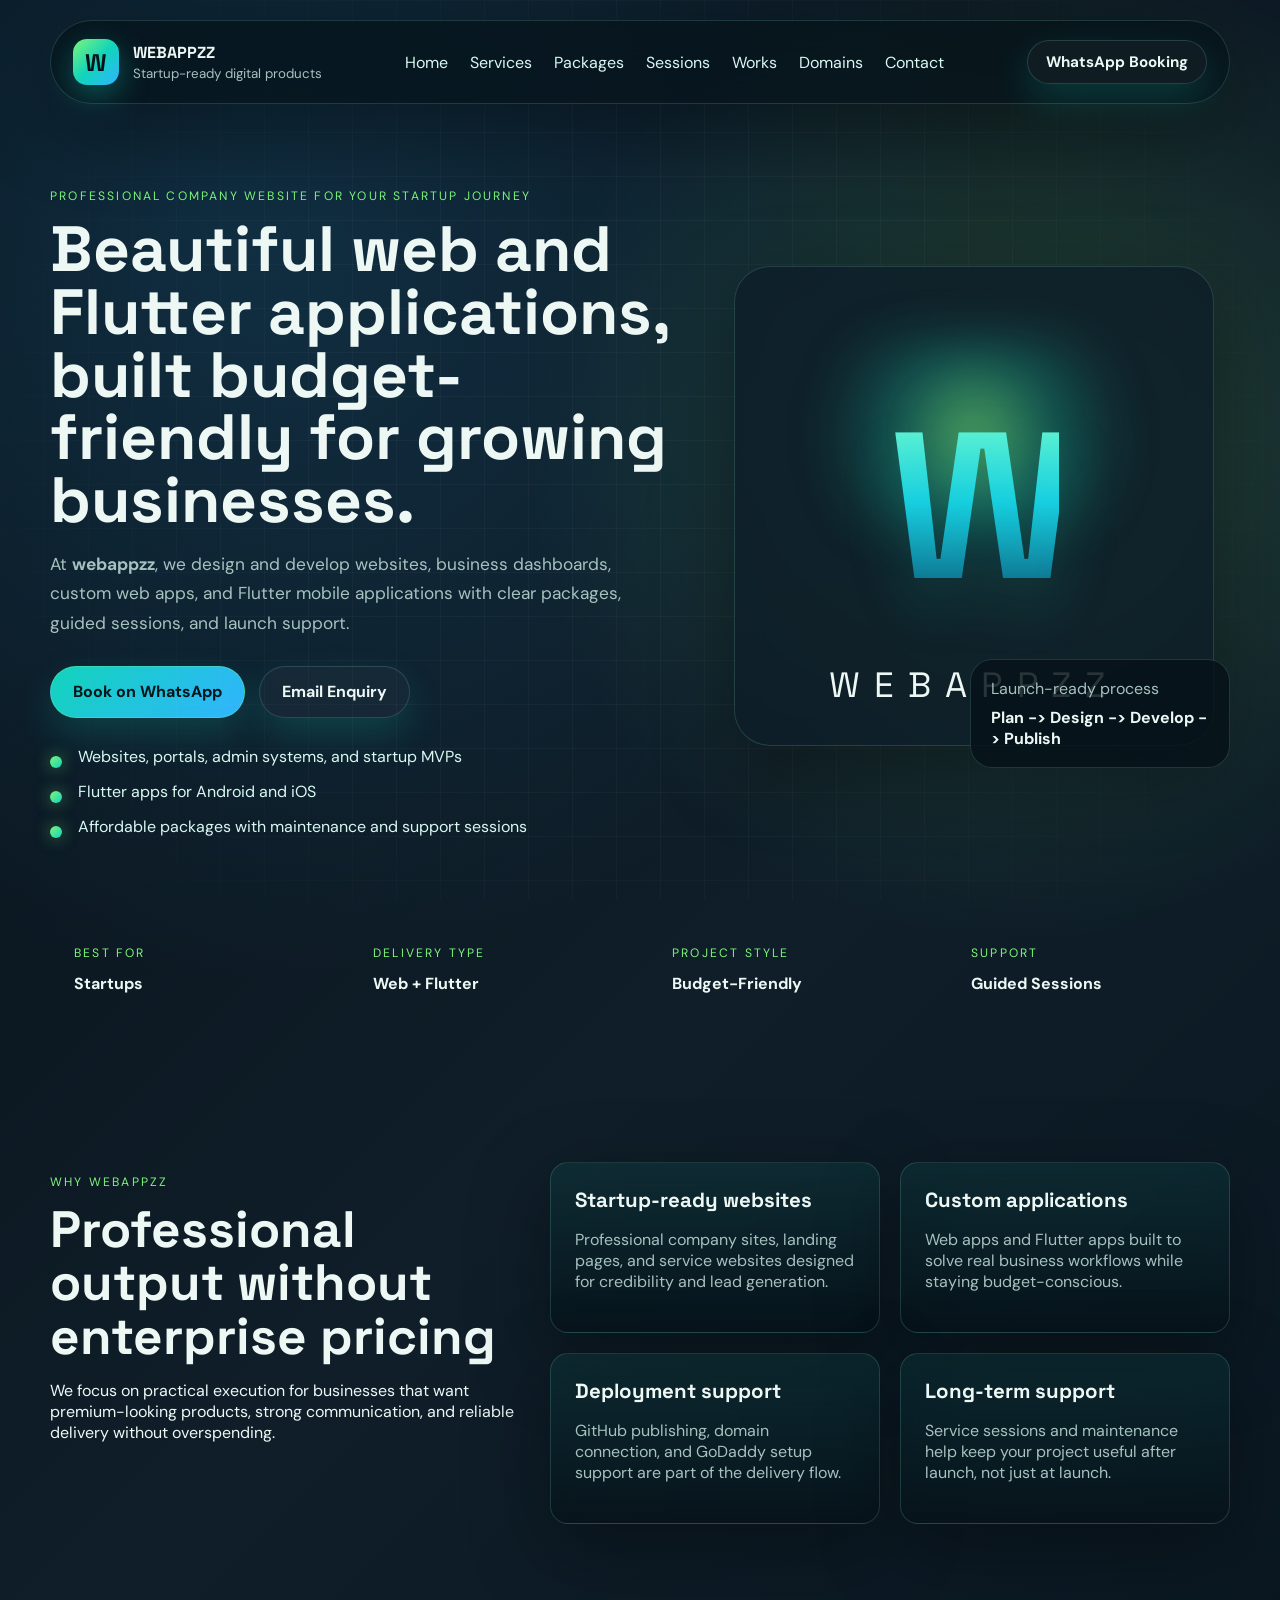
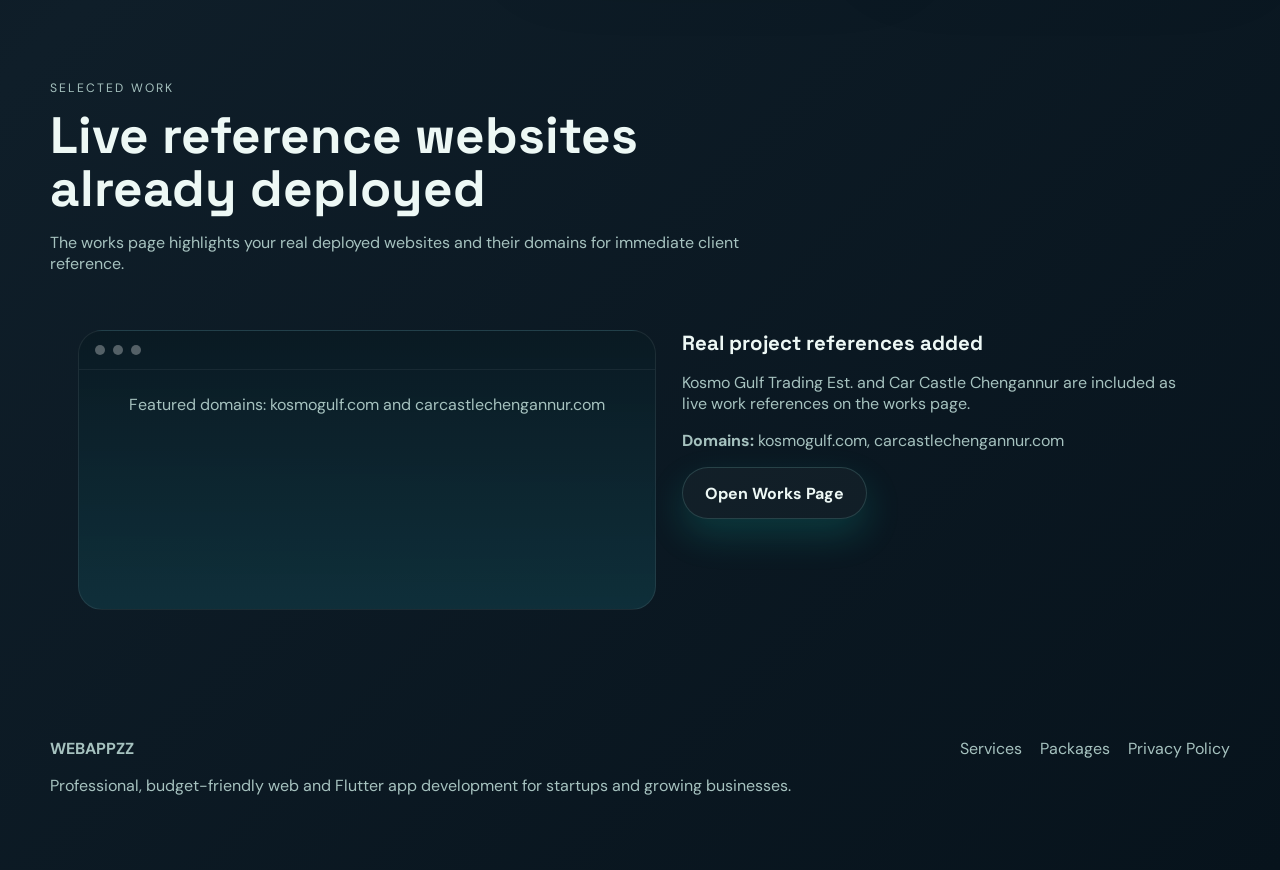
==== index.html @ 5ca4cff4 "Add files via upload" ====
﻿<!DOCTYPE html>
<html lang="en">
<head>
  <meta charset="UTF-8">
  <meta name="viewport" content="width=device-width, initial-scale=1.0">
  <title>webappzz | Budget-Friendly Web & Flutter App Development</title>
  <meta name="description" content="webappzz builds professional websites, Flutter apps, startup products, and business platforms with budget-friendly packages, booking support, and ongoing service sessions.">
  <link rel="preconnect" href="https://fonts.googleapis.com">
  <link rel="preconnect" href="https://fonts.gstatic.com" crossorigin>
  <link href="https://fonts.googleapis.com/css2?family=DM+Sans:wght@400;500;700;800&family=Space+Grotesk:wght@500;700&display=swap" rel="stylesheet">
  <link rel="stylesheet" href="styles.css">
</head>
<body>
  <div class="site-shell">
    <header class="topbar">
      <a class="brand" href="index.html" aria-label="webappzz home">
        <span class="brand-mark" aria-hidden="true">W</span>
        <span class="brand-text">
          <strong>WEBAPPZZ</strong>
          <small>Startup-ready digital products</small>
        </span>
      </a>
      <nav class="nav">
        <a href="index.html">Home</a>
        <a href="services.html">Services</a>
        <a href="packages.html">Packages</a>
        <a href="sessions.html">Sessions</a>
        <a href="works.html">Works</a>
        <a href="domains.html">Domains</a>
        <a href="contact.html">Contact</a>
      </nav>
      <a class="button button-small button-ghost" href="https://wa.me/919567094491" target="_blank" rel="noreferrer">WhatsApp Booking</a>
    </header>

    <main>
      <section class="hero section">
        <div class="hero-copy">
          <p class="eyebrow">Professional company website for your startup journey</p>
          <h1>Beautiful web and Flutter applications, built budget-friendly for growing businesses.</h1>
          <p class="lead">
            At <strong>webappzz</strong>, we design and develop websites, business dashboards, custom web apps,
            and Flutter mobile applications with clear packages, guided sessions, and launch support.
          </p>
          <div class="hero-actions">
            <a class="button" href="https://wa.me/919567094491?text=Hi%20webappzz%2C%20I%20want%20to%20book%20a%20project%20discussion." target="_blank" rel="noreferrer">Book on WhatsApp</a>
            <a class="button button-ghost" href="contact.html">Email Enquiry</a>
          </div>
          <ul class="hero-points">
            <li>Websites, portals, admin systems, and startup MVPs</li>
            <li>Flutter apps for Android and iOS</li>
            <li>Affordable packages with maintenance and support sessions</li>
          </ul>
        </div>

        <div class="hero-visual">
          <div class="logo-card reveal">
            <div class="logo-glow"></div>
            <div class="logo-monogram">W</div>
            <div class="logo-name">WEBAPPZZ</div>
          </div>
          <div class="metric-card float-card">
            <span>Launch-ready process</span>
            <strong>Plan -> Design -> Develop -> Publish</strong>
          </div>
        </div>
      </section>

      <section class="section trust-strip">
        <div>
          <p class="mini-label">Best for</p>
          <strong>Startups</strong>
        </div>
        <div>
          <p class="mini-label">Delivery type</p>
          <strong>Web + Flutter</strong>
        </div>
        <div>
          <p class="mini-label">Project style</p>
          <strong>Budget-Friendly</strong>
        </div>
        <div>
          <p class="mini-label">Support</p>
          <strong>Guided Sessions</strong>
        </div>
      </section>

      <section class="section feature-band">
        <div class="feature-copy">
          <p class="eyebrow">Why webappzz</p>
          <h2>Professional output without enterprise pricing</h2>
          <p>We focus on practical execution for businesses that want premium-looking products, strong communication, and reliable delivery without overspending.</p>
        </div>
        <div class="grid grid-2">
          <div class="card accent-card">
            <h3>Startup-ready websites</h3>
            <p>Professional company sites, landing pages, and service websites designed for credibility and lead generation.</p>
          </div>
          <div class="card accent-card">
            <h3>Custom applications</h3>
            <p>Web apps and Flutter apps built to solve real business workflows while staying budget-conscious.</p>
          </div>
          <div class="card accent-card">
            <h3>Deployment support</h3>
            <p>GitHub publishing, domain connection, and GoDaddy setup support are part of the delivery flow.</p>
          </div>
          <div class="card accent-card">
            <h3>Long-term support</h3>
            <p>Service sessions and maintenance help keep your project useful after launch, not just at launch.</p>
          </div>
        </div>
      </section>

      <section class="section showcase">
        <div class="section-heading">
          <p class="eyebrow">Selected Work</p>
          <h2>Live reference websites already deployed</h2>
          <p>The works page highlights your real deployed websites and their domains for immediate client reference.</p>
        </div>
        <div class="showcase-panel">
          <div class="shot-frame">
            <div class="shot-browser">
              <span></span><span></span><span></span>
            </div>
            <div class="shot-placeholder">Featured domains: kosmogulf.com and carcastlechengannur.com</div>
          </div>
          <div class="showcase-copy">
            <h3>Real project references added</h3>
            <p>Kosmo Gulf Trading Est. and Car Castle Chengannur are included as live work references on the works page.</p>
            <p><strong>Domains:</strong> kosmogulf.com, carcastlechengannur.com</p>
            <a class="button button-ghost" href="works.html">Open Works Page</a>
          </div>
        </div>
      </section>
    </main>

    <footer class="footer">
      <div>
        <strong>WEBAPPZZ</strong>
        <p>Professional, budget-friendly web and Flutter app development for startups and growing businesses.</p>
      </div>
      <div class="footer-links">
        <a href="services.html">Services</a>
        <a href="packages.html">Packages</a>
        <a href="privacy.html">Privacy Policy</a>
      </div>
    </footer>
  </div>
  <script src="script.js"></script>
</body>
</html>
---- styles.css ----
﻿:root {
  --bg: #07131c;
  --bg-soft: #0f1f2b;
  --panel: rgba(13, 29, 40, 0.78);
  --panel-strong: rgba(16, 40, 52, 0.96);
  --stroke: rgba(140, 220, 208, 0.18);
  --text: #edf8f5;
  --muted: #a6c2bf;
  --teal: #11d4bb;
  --cyan: #31b4ff;
  --lime: #7df57a;
  --shadow: 0 24px 80px rgba(0, 0, 0, 0.35);
  --radius: 28px;
  --radius-sm: 18px;
}

* {
  box-sizing: border-box;
}

html {
  scroll-behavior: smooth;
}

body {
  margin: 0;
  font-family: "DM Sans", sans-serif;
  color: var(--text);
  background:
    radial-gradient(circle at 20% 10%, rgba(49, 180, 255, 0.16), transparent 30%),
    radial-gradient(circle at 80% 18%, rgba(125, 245, 122, 0.18), transparent 22%),
    linear-gradient(135deg, #081119 0%, #0f1e29 45%, #07131c 100%);
  min-height: 100vh;
}

body::before {
  content: "";
  position: fixed;
  inset: 0;
  background:
    linear-gradient(rgba(255, 255, 255, 0.03) 1px, transparent 1px),
    linear-gradient(90deg, rgba(255, 255, 255, 0.03) 1px, transparent 1px);
  background-size: 44px 44px;
  mask-image: radial-gradient(circle at center, black 45%, transparent 95%);
  pointer-events: none;
}

a {
  color: inherit;
  text-decoration: none;
}

.site-shell {
  width: min(1180px, calc(100% - 32px));
  margin: 0 auto;
  padding-bottom: 48px;
}

.topbar {
  position: sticky;
  top: 16px;
  z-index: 20;
  display: flex;
  align-items: center;
  justify-content: space-between;
  gap: 20px;
  padding: 18px 22px;
  margin-top: 20px;
  backdrop-filter: blur(18px);
  background: rgba(6, 18, 25, 0.72);
  border: 1px solid var(--stroke);
  border-radius: 999px;
  box-shadow: var(--shadow);
}

.brand {
  display: inline-flex;
  align-items: center;
  gap: 14px;
}

.brand-mark {
  display: grid;
  place-items: center;
  width: 46px;
  height: 46px;
  border-radius: 14px;
  font-family: "Space Grotesk", sans-serif;
  font-size: 1.5rem;
  font-weight: 700;
  color: #041319;
  background: linear-gradient(135deg, var(--lime), var(--teal), var(--cyan));
  box-shadow: 0 10px 30px rgba(17, 212, 187, 0.35);
}

.brand-text {
  display: flex;
  flex-direction: column;
  gap: 2px;
}

.brand-text strong,
h1,
h2,
h3 {
  font-family: "Space Grotesk", sans-serif;
}

.brand-text small,
.lead,
.section-heading p,
.card p,
.price-note,
.timeline-item p,
.faq-card p,
.policy-card p,
.work-copy p,
.domain-column p,
.footer p,
.showcase-copy p,
.page-hero p,
.note-panel p,
.contact-card p {
  color: var(--muted);
}

.nav {
  display: flex;
  align-items: center;
  gap: 22px;
  flex-wrap: wrap;
}

.nav a,
.text-link {
  color: #d8f8f2;
  transition: color 180ms ease, opacity 180ms ease;
}

.nav a:hover,
.text-link:hover {
  color: var(--lime);
}

.section {
  padding: 72px 0;
}

.hero {
  display: grid;
  grid-template-columns: 1.1fr 0.9fr;
  gap: 42px;
  align-items: center;
  min-height: calc(100vh - 180px);
}

.eyebrow,
.mini-label,
.plan-tag {
  text-transform: uppercase;
  letter-spacing: 0.18em;
  font-size: 0.76rem;
  color: var(--lime);
}

h1 {
  margin: 14px 0 18px;
  font-size: clamp(2.8rem, 5vw, 5.5rem);
  line-height: 0.98;
}

h2 {
  margin: 12px 0;
  font-size: clamp(2rem, 4vw, 3.4rem);
  line-height: 1.05;
}

h3 {
  margin: 0 0 12px;
  font-size: 1.28rem;
}

.lead {
  max-width: 660px;
  font-size: 1.08rem;
  line-height: 1.7;
}

.hero-actions,
.contact-actions {
  display: flex;
  gap: 14px;
  flex-wrap: wrap;
  margin: 28px 0;
}

.button {
  display: inline-flex;
  align-items: center;
  justify-content: center;
  min-height: 52px;
  padding: 0 22px;
  border-radius: 999px;
  border: 1px solid rgba(125, 245, 122, 0.3);
  background: linear-gradient(135deg, var(--teal), var(--cyan));
  color: #03151a;
  font-weight: 700;
  box-shadow: 0 16px 36px rgba(17, 212, 187, 0.18);
  transition: transform 180ms ease, box-shadow 180ms ease;
}

.button:hover {
  transform: translateY(-2px);
  box-shadow: 0 20px 40px rgba(17, 212, 187, 0.24);
}

.button-ghost {
  background: rgba(255, 255, 255, 0.03);
  color: var(--text);
  border-color: var(--stroke);
}

.button-small {
  min-height: 44px;
  padding: 0 18px;
  font-size: 0.95rem;
}

.hero-points {
  margin: 24px 0 0;
  padding: 0;
  list-style: none;
  display: grid;
  gap: 14px;
}

.hero-points li {
  position: relative;
  padding-left: 28px;
  color: #d8f8f2;
}

.hero-points li::before {
  content: "";
  position: absolute;
  left: 0;
  top: 10px;
  width: 12px;
  height: 12px;
  border-radius: 50%;
  background: linear-gradient(135deg, var(--lime), var(--teal));
  box-shadow: 0 0 16px rgba(125, 245, 122, 0.5);
}

.hero-visual {
  position: relative;
  min-height: 560px;
  display: grid;
  place-items: center;
}

.logo-card,
.card,
.price-card,
.faq-card,
.policy-card,
.work-card,
.note-panel,
.contact-card,
.domain-panel {
  backdrop-filter: blur(14px);
  background: var(--panel);
  border: 1px solid var(--stroke);
  box-shadow: var(--shadow);
}

.logo-card {
  position: relative;
  width: min(100%, 480px);
  aspect-ratio: 1 / 1;
  border-radius: 36px;
  overflow: hidden;
  display: grid;
  place-items: center;
}

.logo-glow {
  position: absolute;
  inset: 15% 10% auto;
  height: 40%;
  background: radial-gradient(circle, rgba(125, 245, 122, 0.65), rgba(17, 212, 187, 0.28), transparent 72%);
  filter: blur(24px);
}

.logo-monogram {
  position: relative;
  z-index: 1;
  font-family: "Space Grotesk", sans-serif;
  font-size: clamp(8rem, 18vw, 13rem);
  font-weight: 700;
  line-height: 1;
  letter-spacing: -0.08em;
  background: linear-gradient(180deg, #77ffce 0%, #18cfe3 48%, #0b4d73 100%);
  -webkit-background-clip: text;
  background-clip: text;
  color: transparent;
  text-shadow: 0 24px 60px rgba(17, 212, 187, 0.18);
}

.logo-name {
  position: absolute;
  bottom: 38px;
  left: 38px;
  right: 38px;
  text-align: center;
  font-family: "Space Grotesk", sans-serif;
  font-size: clamp(1.4rem, 3vw, 2.2rem);
  letter-spacing: 0.4em;
}

.metric-card {
  position: absolute;
  right: 0;
  bottom: 18px;
  max-width: 260px;
  padding: 18px 20px;
  border-radius: 22px;
  background: rgba(6, 18, 25, 0.85);
  border: 1px solid var(--stroke);
}

.metric-card span {
  display: block;
  margin-bottom: 8px;
  color: var(--muted);
}

.trust-strip {
  display: grid;
  grid-template-columns: repeat(4, 1fr);
  gap: 16px;
  padding-top: 0;
}

.trust-strip > div,
.card,
.price-card,
.faq-card,
.policy-card {
  padding: 24px;
  border-radius: var(--radius-sm);
}

.section-heading {
  max-width: 760px;
  margin-bottom: 28px;
}

.grid {
  display: grid;
  gap: 20px;
}

.grid-2 {
  grid-template-columns: repeat(2, minmax(0, 1fr));
}

.grid-3 {
  grid-template-columns: repeat(3, minmax(0, 1fr));
}

.feature-band {
  display: grid;
  grid-template-columns: 0.82fr 1.18fr;
  gap: 28px;
  align-items: start;
}

.accent-card {
  background: linear-gradient(180deg, rgba(17, 212, 187, 0.08), rgba(6, 18, 25, 0.8));
}

.pricing-grid {
  display: grid;
  grid-template-columns: repeat(3, minmax(0, 1fr));
  gap: 22px;
}

.price-card {
  border-radius: 30px;
  padding: 28px;
}

.price-card ul {
  margin: 22px 0 28px;
  padding-left: 20px;
  color: #d9f4ef;
  line-height: 1.8;
}

.featured {
  position: relative;
  transform: translateY(-10px);
  background: linear-gradient(180deg, rgba(17, 212, 187, 0.22), rgba(6, 18, 25, 0.92));
}

.featured::after {
  content: "Most Popular";
  position: absolute;
  top: 18px;
  right: 18px;
  padding: 8px 12px;
  border-radius: 999px;
  background: rgba(125, 245, 122, 0.12);
  color: var(--lime);
  font-size: 0.78rem;
  letter-spacing: 0.08em;
  text-transform: uppercase;
}

.timeline {
  display: grid;
  gap: 16px;
}

.timeline-item {
  display: grid;
  grid-template-columns: 88px 1fr;
  gap: 20px;
  align-items: start;
  padding: 24px;
  border-radius: 22px;
  background: rgba(255, 255, 255, 0.03);
  border: 1px solid var(--stroke);
}

.timeline-item span {
  display: inline-flex;
  align-items: center;
  justify-content: center;
  width: 64px;
  height: 64px;
  border-radius: 18px;
  font-family: "Space Grotesk", sans-serif;
  font-size: 1.25rem;
  background: linear-gradient(135deg, rgba(125, 245, 122, 0.16), rgba(49, 180, 255, 0.14));
  color: var(--lime);
}

.showcase-panel,
.contact-card,
.domain-panel {
  display: grid;
  grid-template-columns: 1fr 0.9fr;
  gap: 26px;
  padding: 28px;
  border-radius: 34px;
}

.shot-frame,
.work-shot {
  min-height: 280px;
  border-radius: 24px;
  border: 1px solid rgba(255, 255, 255, 0.08);
  background: linear-gradient(180deg, rgba(10, 26, 35, 0.96), rgba(16, 52, 63, 0.82));
  overflow: hidden;
}

.shot-browser {
  display: flex;
  gap: 8px;
  padding: 14px 16px;
  border-bottom: 1px solid rgba(255, 255, 255, 0.06);
}

.shot-browser span {
  width: 10px;
  height: 10px;
  border-radius: 50%;
  background: rgba(255, 255, 255, 0.3);
}

.shot-placeholder,
.work-shot {
  display: grid;
  place-items: center;
  text-align: center;
  color: var(--muted);
  padding: 24px;
}

.work-shot-frame {
  position: relative;
  padding: 0;
  min-height: 320px;
  background: rgba(5, 16, 24, 0.95);
}

.work-shot-image {
  width: 100%;
  height: 100%;
  display: block;
  object-fit: cover;
  object-position: top center;
}

.work-shot-tag {
  position: absolute;
  top: 14px;
  left: 14px;
  z-index: 1;
  padding: 8px 12px;
  border-radius: 999px;
  background: rgba(6, 18, 25, 0.82);
  border: 1px solid rgba(255, 255, 255, 0.12);
  color: var(--text);
  font-size: 0.82rem;
  letter-spacing: 0.08em;
  text-transform: uppercase;
}

.faq-grid,
.policy-layout,
.works-grid {
  display: grid;
  gap: 20px;
}

.faq-grid {
  grid-template-columns: repeat(2, minmax(0, 1fr));
}

.policy-layout,
.works-grid {
  grid-template-columns: 1fr;
}

.work-card {
  display: grid;
  grid-template-columns: 320px 1fr;
  gap: 22px;
  padding: 22px;
  border-radius: 28px;
}

.domain-list {
  display: flex;
  flex-wrap: wrap;
  gap: 14px;
}

.domain-chip {
  padding: 14px 18px;
  border-radius: 999px;
  background: rgba(125, 245, 122, 0.08);
  border: 1px solid rgba(125, 245, 122, 0.18);
  color: #dffcf1;
}

.note-panel {
  padding: 28px;
  border-radius: 28px;
}

.page-hero {
  padding-bottom: 24px;
}

.footer {
  display: flex;
  justify-content: space-between;
  gap: 24px;
  padding: 28px 0 10px;
  color: var(--muted);
}

.footer-links {
  display: flex;
  gap: 18px;
  flex-wrap: wrap;
}

.reveal {
  opacity: 0;
  transform: translateY(24px);
  transition: opacity 600ms ease, transform 600ms ease;
}

.reveal.is-visible {
  opacity: 1;
  transform: translateY(0);
}

.float-card {
  animation: float 4.4s ease-in-out infinite;
}

@keyframes float {
  0%, 100% {
    transform: translateY(0);
  }
  50% {
    transform: translateY(-10px);
  }
}

@media (max-width: 1024px) {
  .hero,
  .feature-band,
  .showcase-panel,
  .contact-card,
  .domain-panel,
  .work-card {
    grid-template-columns: 1fr;
  }

  .grid-3,
  .pricing-grid,
  .trust-strip {
    grid-template-columns: repeat(2, minmax(0, 1fr));
  }

  .topbar {
    border-radius: 28px;
    flex-wrap: wrap;
  }

  .nav {
    width: 100%;
    justify-content: center;
  }
}

@media (max-width: 720px) {
  .site-shell {
    width: min(100% - 20px, 1180px);
  }

  .section {
    padding: 56px 0;
  }

  .grid-2,
  .grid-3,
  .pricing-grid,
  .trust-strip,
  .faq-grid {
    grid-template-columns: 1fr;
  }

  .topbar {
    padding: 16px;
    border-radius: 24px;
  }

  .hero {
    min-height: auto;
  }

  h1 {
    font-size: clamp(2.4rem, 14vw, 4rem);
  }

  .hero-visual {
    min-height: 380px;
  }

  .logo-name {
    left: 20px;
    right: 20px;
    bottom: 22px;
    letter-spacing: 0.2em;
  }

  .timeline-item {
    grid-template-columns: 1fr;
  }

  .metric-card {
    position: static;
    margin-top: 18px;
    max-width: none;
  }

  .footer {
    flex-direction: column;
  }
}
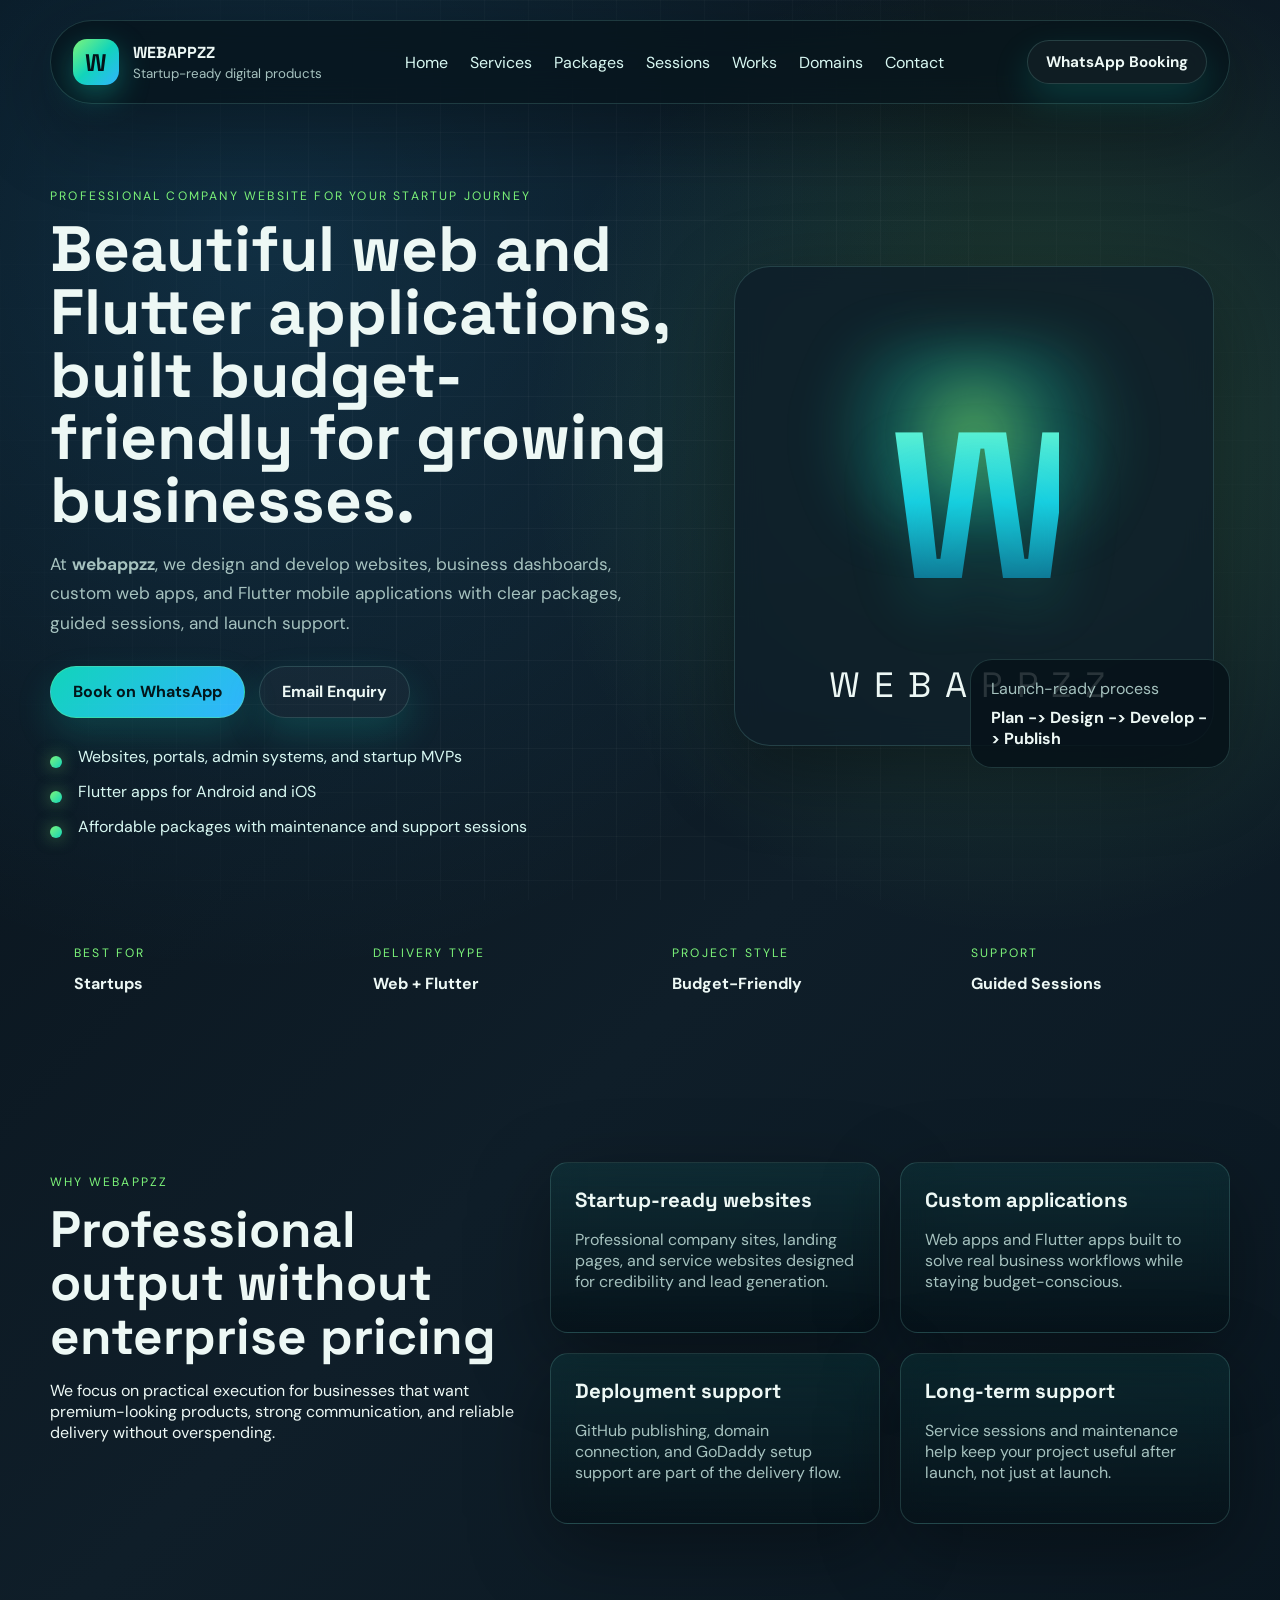
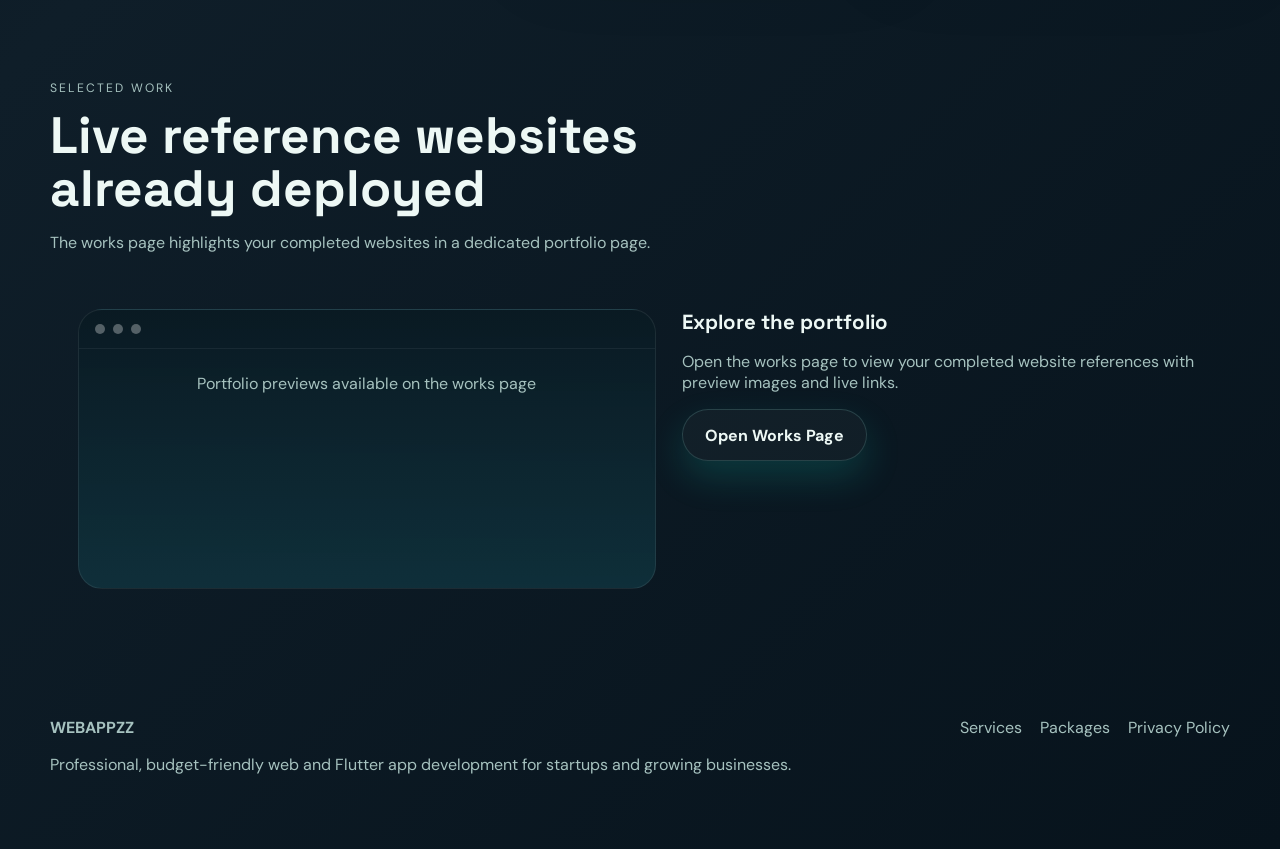
==== commit 9dc94963: "Add files via upload" ====
--- a/index.html
+++ b/index.html
@@ -114,19 +114,18 @@
         <div class="section-heading">
           <p class="eyebrow">Selected Work</p>
           <h2>Live reference websites already deployed</h2>
-          <p>The works page highlights your real deployed websites and their domains for immediate client reference.</p>
+          <p>The works page highlights your completed websites in a dedicated portfolio page.</p>
         </div>
         <div class="showcase-panel">
           <div class="shot-frame">
             <div class="shot-browser">
               <span></span><span></span><span></span>
             </div>
-            <div class="shot-placeholder">Featured domains: kosmogulf.com and carcastlechengannur.com</div>
+            <div class="shot-placeholder">Portfolio previews available on the works page</div>
           </div>
           <div class="showcase-copy">
-            <h3>Real project references added</h3>
-            <p>Kosmo Gulf Trading Est. and Car Castle Chengannur are included as live work references on the works page.</p>
-            <p><strong>Domains:</strong> kosmogulf.com, carcastlechengannur.com</p>
+            <h3>Explore the portfolio</h3>
+            <p>Open the works page to view your completed website references with preview images and live links.</p>
             <a class="button button-ghost" href="works.html">Open Works Page</a>
           </div>
         </div>
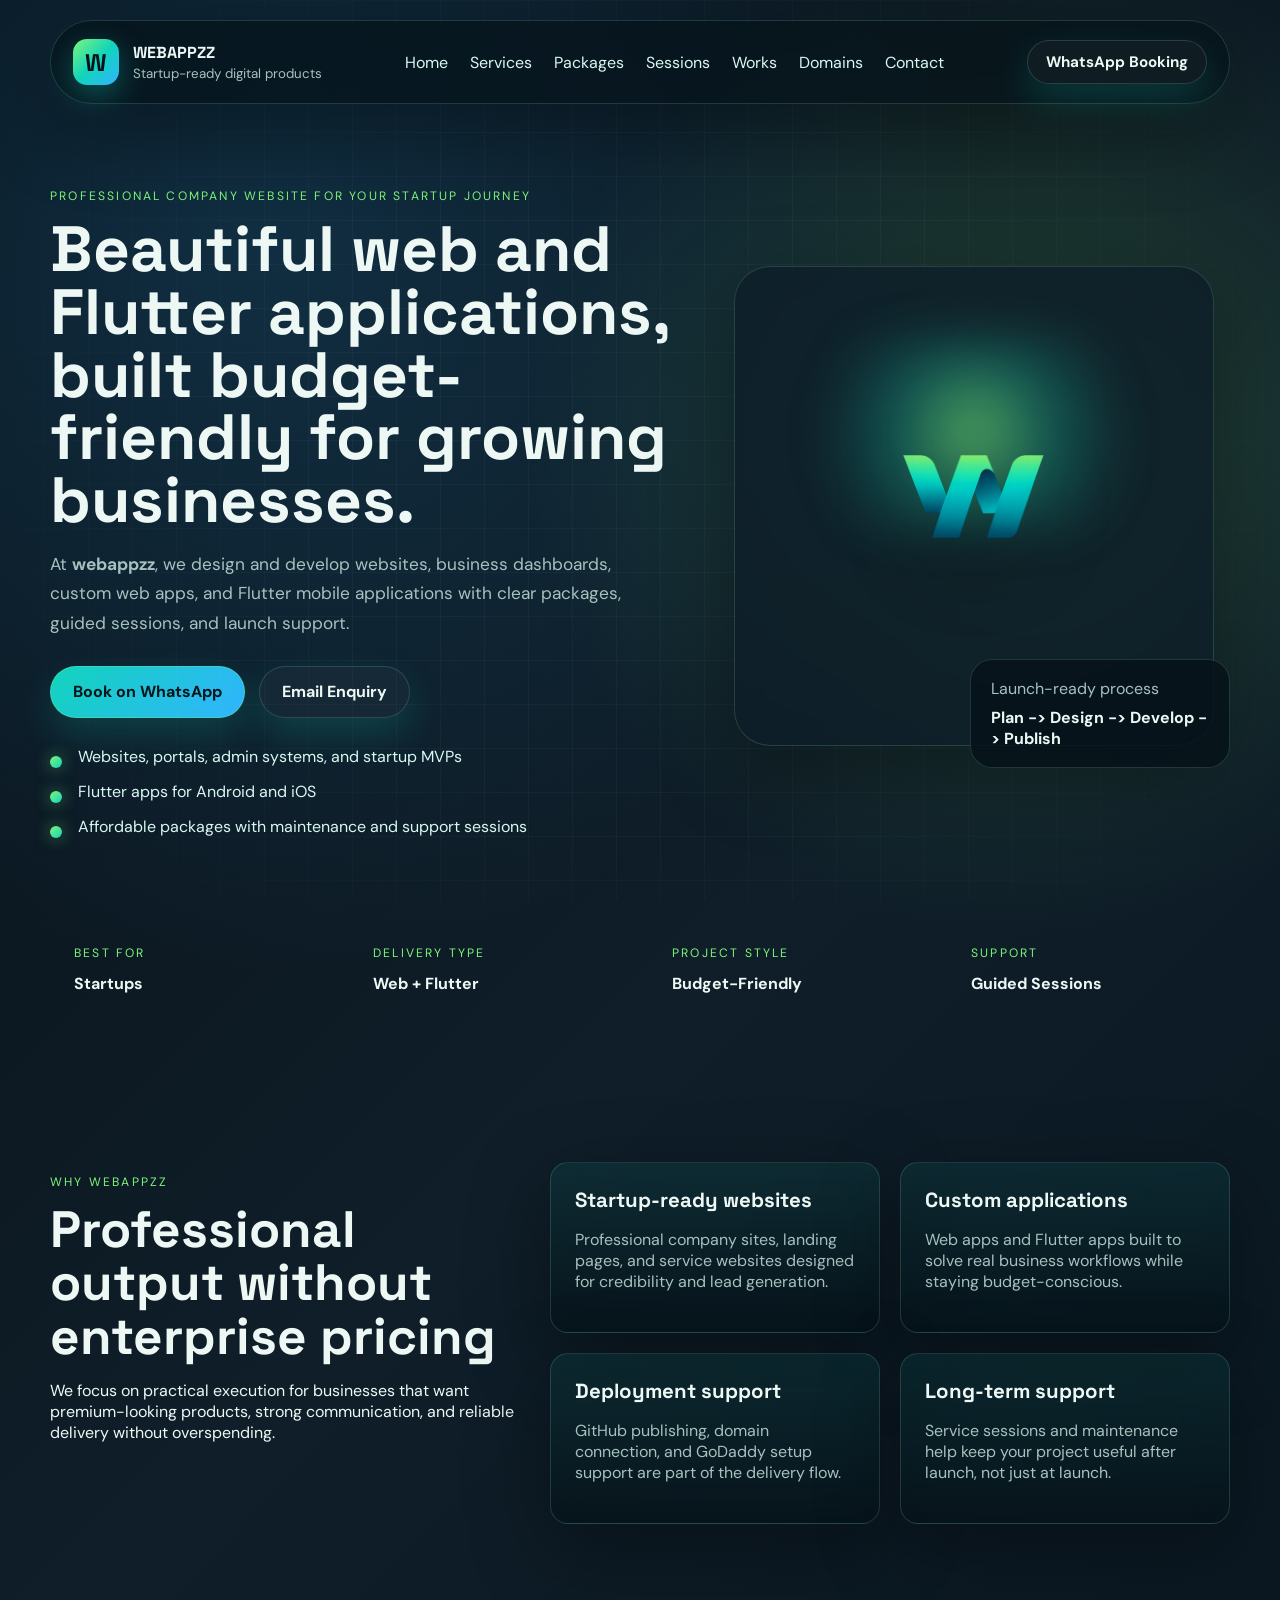
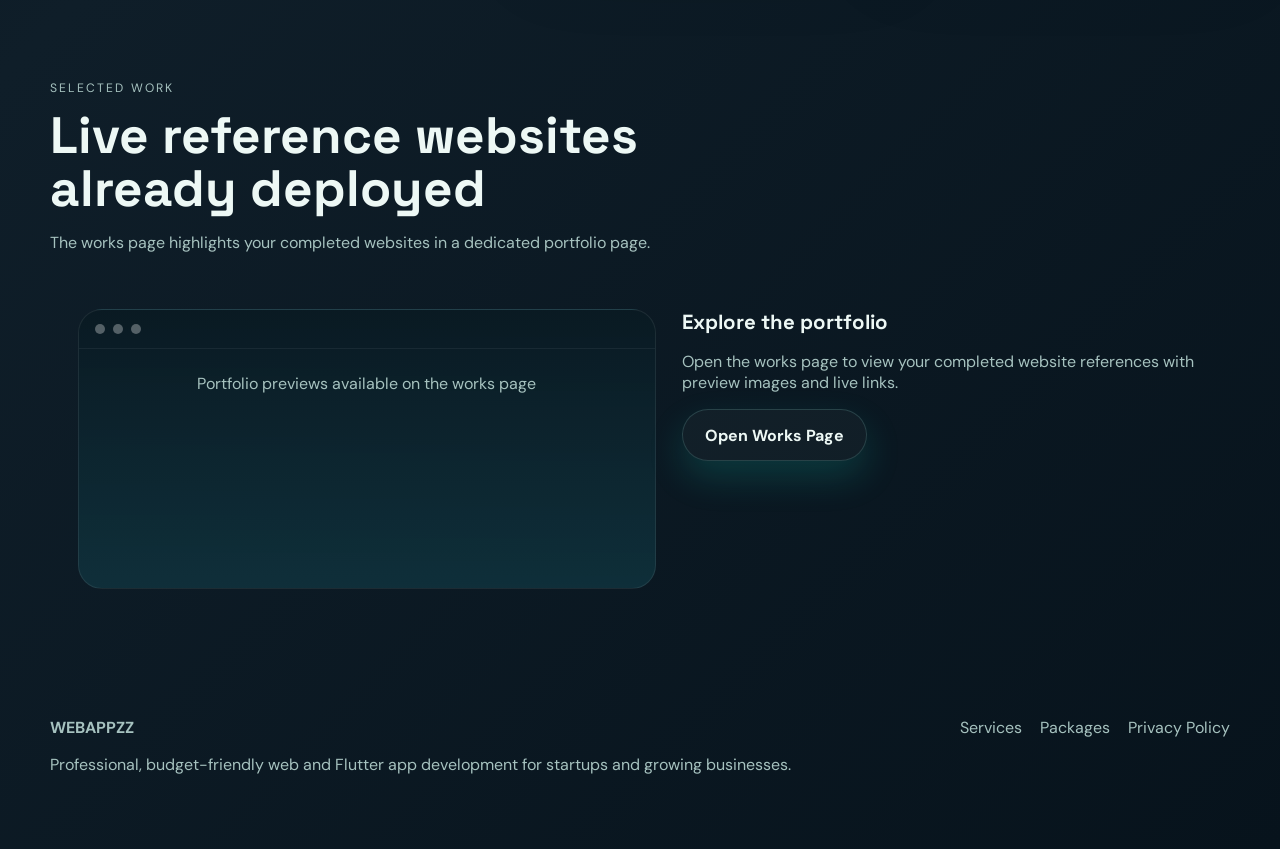
==== commit 99683778: "Add files via upload" ====
--- a/index.html
+++ b/index.html
@@ -55,8 +55,16 @@
         <div class="hero-visual">
           <div class="logo-card reveal">
             <div class="logo-glow"></div>
-            <div class="logo-monogram">W</div>
-            <div class="logo-name">WEBAPPZZ</div>
+            <img
+              class="logo-image"
+              src="assets/logo.png"
+              alt="webappzz logo"
+              onerror="this.style.display='none'; document.querySelector('.logo-fallback').style.display='grid';"
+            >
+            <div class="logo-fallback">
+              <div class="logo-monogram">W</div>
+              <div class="logo-name">WEBAPPZZ</div>
+            </div>
           </div>
           <div class="metric-card float-card">
             <span>Launch-ready process</span>
--- a/styles.css
+++ b/styles.css
@@ -292,6 +292,22 @@
   filter: blur(24px);
 }
 
+.logo-image {
+  position: relative;
+  z-index: 1;
+  width: 78%;
+  height: auto;
+  object-fit: contain;
+  filter: drop-shadow(0 24px 40px rgba(0, 0, 0, 0.24));
+}
+
+.logo-fallback {
+  display: none;
+  place-items: center;
+  width: 100%;
+  height: 100%;
+}
+
 .logo-monogram {
   position: relative;
   z-index: 1;
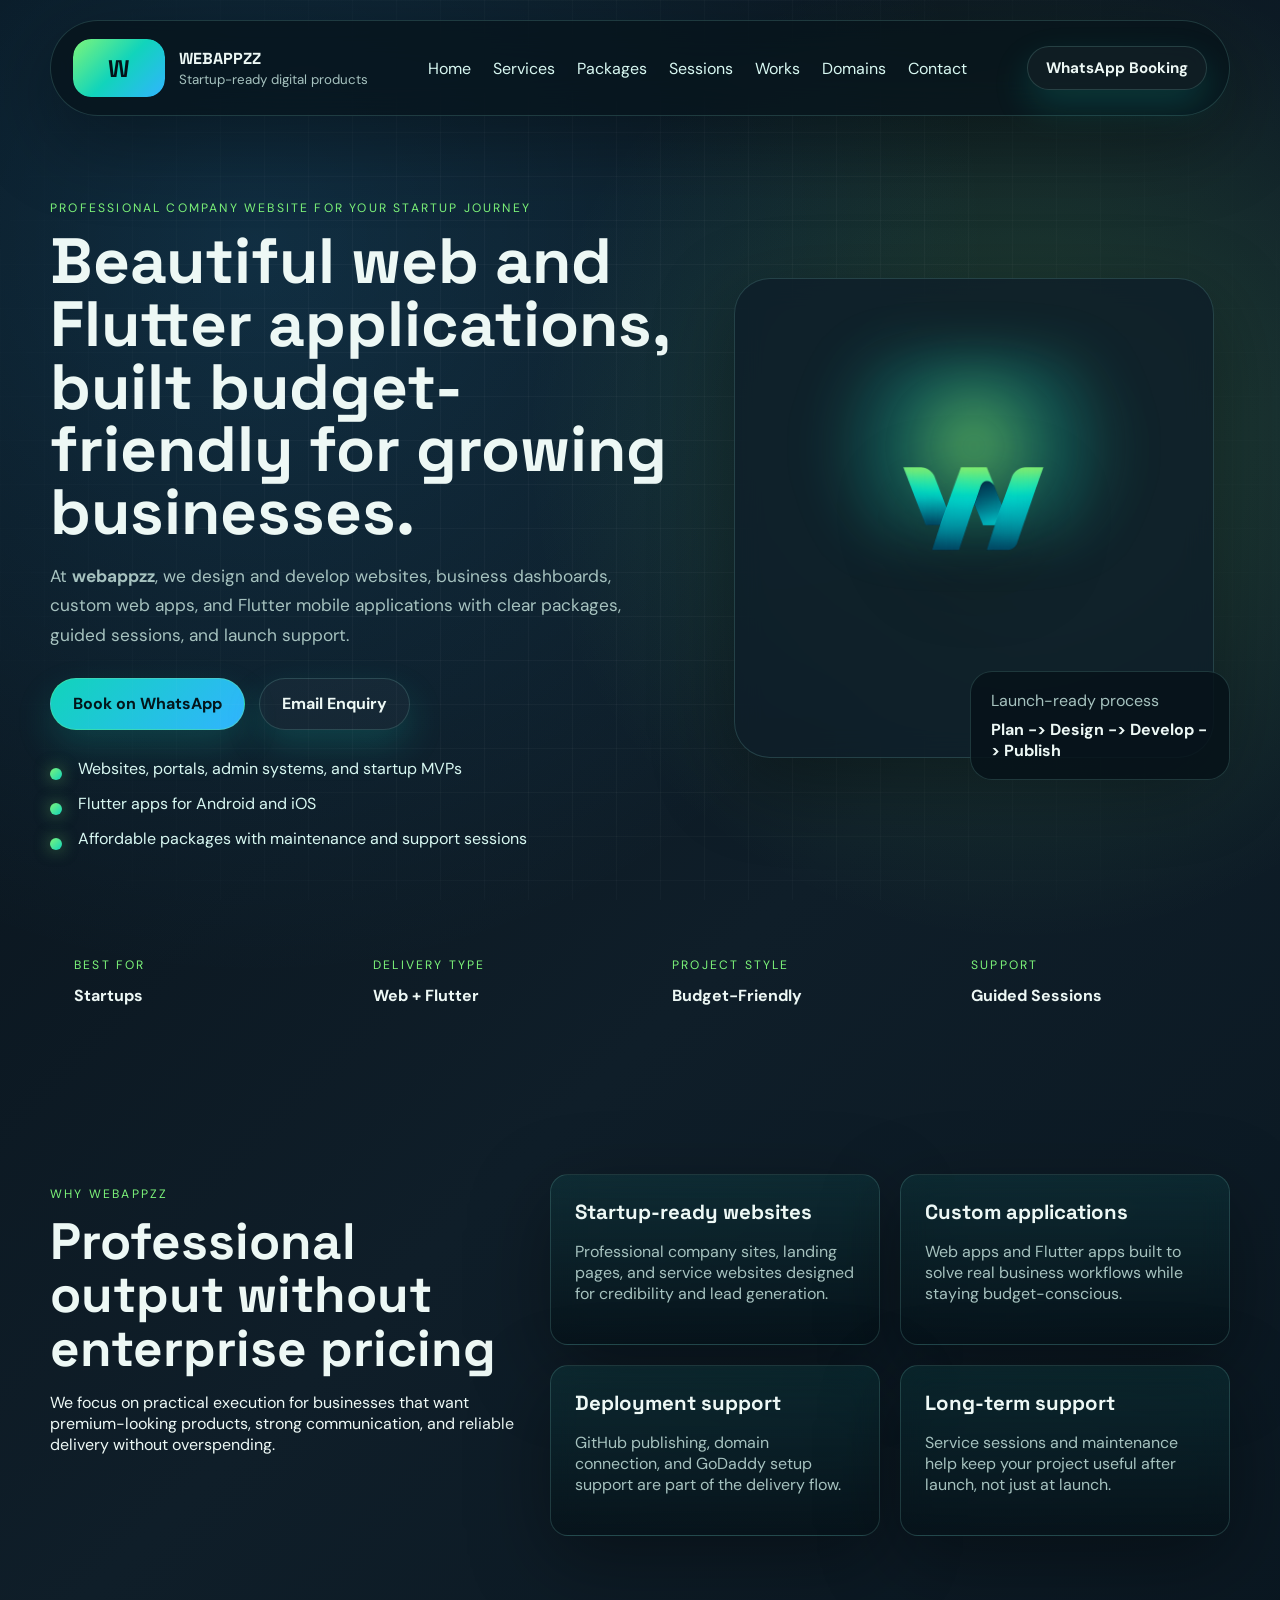
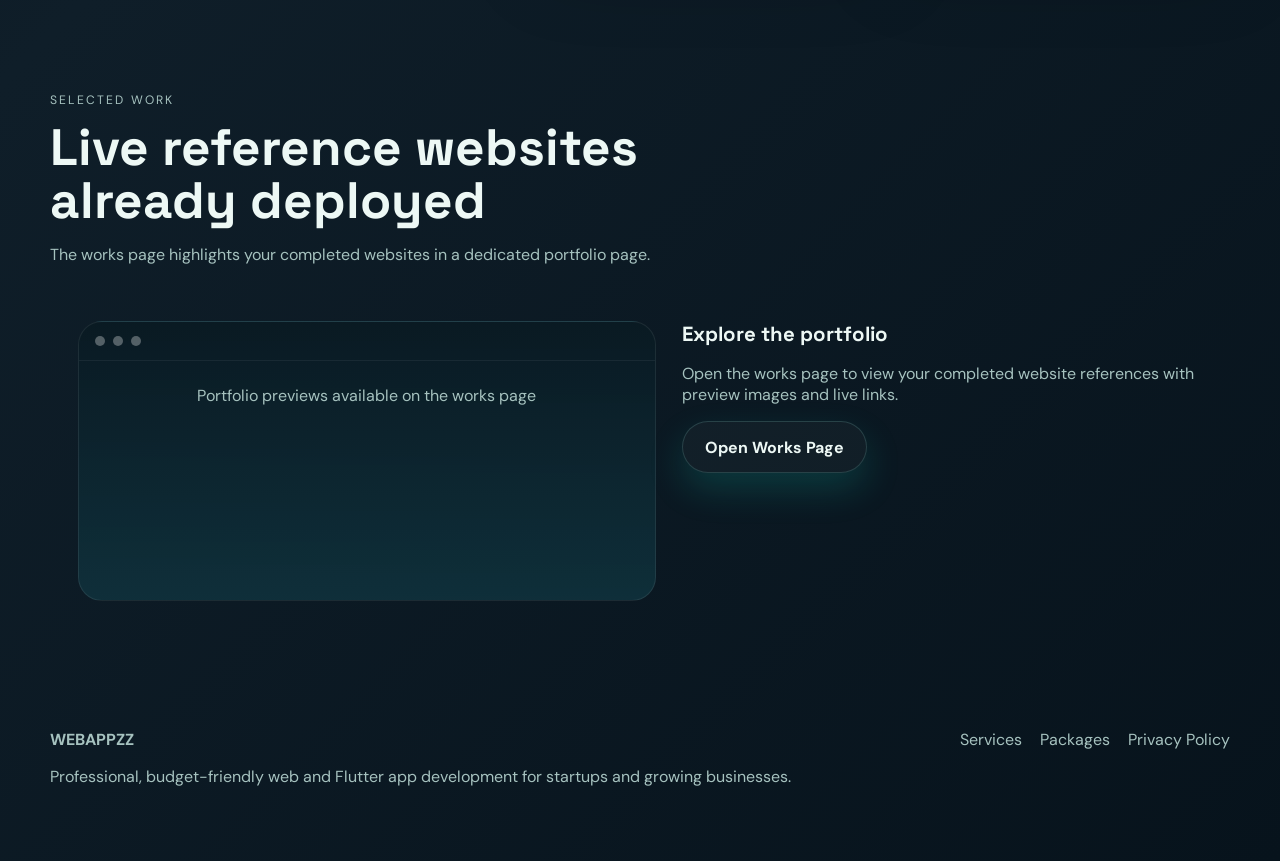
==== commit ce7d01a3: "Update index.html" ====
--- a/index.html
+++ b/index.html
@@ -1,157 +1,163 @@
-﻿<!DOCTYPE html>
-<html lang="en">
-<head>
-  <meta charset="UTF-8">
-  <meta name="viewport" content="width=device-width, initial-scale=1.0">
-  <title>webappzz | Budget-Friendly Web & Flutter App Development</title>
-  <meta name="description" content="webappzz builds professional websites, Flutter apps, startup products, and business platforms with budget-friendly packages, booking support, and ongoing service sessions.">
-  <link rel="preconnect" href="https://fonts.googleapis.com">
-  <link rel="preconnect" href="https://fonts.gstatic.com" crossorigin>
-  <link href="https://fonts.googleapis.com/css2?family=DM+Sans:wght@400;500;700;800&family=Space+Grotesk:wght@500;700&display=swap" rel="stylesheet">
-  <link rel="stylesheet" href="styles.css">
-</head>
-<body>
-  <div class="site-shell">
-    <header class="topbar">
-      <a class="brand" href="index.html" aria-label="webappzz home">
-        <span class="brand-mark" aria-hidden="true">W</span>
-        <span class="brand-text">
-          <strong>WEBAPPZZ</strong>
-          <small>Startup-ready digital products</small>
-        </span>
-      </a>
-      <nav class="nav">
-        <a href="index.html">Home</a>
-        <a href="services.html">Services</a>
-        <a href="packages.html">Packages</a>
-        <a href="sessions.html">Sessions</a>
-        <a href="works.html">Works</a>
-        <a href="domains.html">Domains</a>
-        <a href="contact.html">Contact</a>
-      </nav>
-      <a class="button button-small button-ghost" href="https://wa.me/919567094491" target="_blank" rel="noreferrer">WhatsApp Booking</a>
-    </header>
-
-    <main>
-      <section class="hero section">
-        <div class="hero-copy">
-          <p class="eyebrow">Professional company website for your startup journey</p>
-          <h1>Beautiful web and Flutter applications, built budget-friendly for growing businesses.</h1>
-          <p class="lead">
-            At <strong>webappzz</strong>, we design and develop websites, business dashboards, custom web apps,
-            and Flutter mobile applications with clear packages, guided sessions, and launch support.
-          </p>
-          <div class="hero-actions">
-            <a class="button" href="https://wa.me/919567094491?text=Hi%20webappzz%2C%20I%20want%20to%20book%20a%20project%20discussion." target="_blank" rel="noreferrer">Book on WhatsApp</a>
-            <a class="button button-ghost" href="contact.html">Email Enquiry</a>
-          </div>
-          <ul class="hero-points">
-            <li>Websites, portals, admin systems, and startup MVPs</li>
-            <li>Flutter apps for Android and iOS</li>
-            <li>Affordable packages with maintenance and support sessions</li>
-          </ul>
-        </div>
-
-        <div class="hero-visual">
-          <div class="logo-card reveal">
-            <div class="logo-glow"></div>
-            <img
-              class="logo-image"
-              src="assets/logo.png"
-              alt="webappzz logo"
-              onerror="this.style.display='none'; document.querySelector('.logo-fallback').style.display='grid';"
-            >
-            <div class="logo-fallback">
-              <div class="logo-monogram">W</div>
-              <div class="logo-name">WEBAPPZZ</div>
-            </div>
-          </div>
-          <div class="metric-card float-card">
-            <span>Launch-ready process</span>
-            <strong>Plan -> Design -> Develop -> Publish</strong>
-          </div>
-        </div>
-      </section>
-
-      <section class="section trust-strip">
-        <div>
-          <p class="mini-label">Best for</p>
-          <strong>Startups</strong>
-        </div>
-        <div>
-          <p class="mini-label">Delivery type</p>
-          <strong>Web + Flutter</strong>
-        </div>
-        <div>
-          <p class="mini-label">Project style</p>
-          <strong>Budget-Friendly</strong>
-        </div>
-        <div>
-          <p class="mini-label">Support</p>
-          <strong>Guided Sessions</strong>
-        </div>
-      </section>
-
-      <section class="section feature-band">
-        <div class="feature-copy">
-          <p class="eyebrow">Why webappzz</p>
-          <h2>Professional output without enterprise pricing</h2>
-          <p>We focus on practical execution for businesses that want premium-looking products, strong communication, and reliable delivery without overspending.</p>
-        </div>
-        <div class="grid grid-2">
-          <div class="card accent-card">
-            <h3>Startup-ready websites</h3>
-            <p>Professional company sites, landing pages, and service websites designed for credibility and lead generation.</p>
-          </div>
-          <div class="card accent-card">
-            <h3>Custom applications</h3>
-            <p>Web apps and Flutter apps built to solve real business workflows while staying budget-conscious.</p>
-          </div>
-          <div class="card accent-card">
-            <h3>Deployment support</h3>
-            <p>GitHub publishing, domain connection, and GoDaddy setup support are part of the delivery flow.</p>
-          </div>
-          <div class="card accent-card">
-            <h3>Long-term support</h3>
-            <p>Service sessions and maintenance help keep your project useful after launch, not just at launch.</p>
-          </div>
-        </div>
-      </section>
-
-      <section class="section showcase">
-        <div class="section-heading">
-          <p class="eyebrow">Selected Work</p>
-          <h2>Live reference websites already deployed</h2>
-          <p>The works page highlights your completed websites in a dedicated portfolio page.</p>
-        </div>
-        <div class="showcase-panel">
-          <div class="shot-frame">
-            <div class="shot-browser">
-              <span></span><span></span><span></span>
-            </div>
-            <div class="shot-placeholder">Portfolio previews available on the works page</div>
-          </div>
-          <div class="showcase-copy">
-            <h3>Explore the portfolio</h3>
-            <p>Open the works page to view your completed website references with preview images and live links.</p>
-            <a class="button button-ghost" href="works.html">Open Works Page</a>
-          </div>
-        </div>
-      </section>
-    </main>
-
-    <footer class="footer">
-      <div>
-        <strong>WEBAPPZZ</strong>
-        <p>Professional, budget-friendly web and Flutter app development for startups and growing businesses.</p>
-      </div>
-      <div class="footer-links">
-        <a href="services.html">Services</a>
-        <a href="packages.html">Packages</a>
-        <a href="privacy.html">Privacy Policy</a>
-      </div>
-    </footer>
-  </div>
-  <script src="script.js"></script>
-</body>
+﻿<!DOCTYPE html>
+<html lang="en">
+<head>
+  <meta charset="UTF-8">
+  <meta name="viewport" content="width=device-width, initial-scale=1.0">
+  <title>webappzz | Budget-Friendly Web & Flutter App Development</title>
+  <meta name="description" content="webappzz builds professional websites, Flutter apps, startup products, and business platforms with budget-friendly packages, booking support, and ongoing service sessions.">
+  <link rel="preconnect" href="https://fonts.googleapis.com">
+  <link rel="preconnect" href="https://fonts.gstatic.com" crossorigin>
+  <link href="https://fonts.googleapis.com/css2?family=DM+Sans:wght@400;500;700;800&family=Space+Grotesk:wght@500;700&display=swap" rel="stylesheet">
+  <link rel="stylesheet" href="styles.css">
+</head>
+<body>
+  <div class="site-shell">
+    <header class="topbar">
+      <a class="brand" href="index.html" aria-label="webappzz home">
+        <span class="brand-mark-wrap" aria-hidden="true">
+          <img class="brand-logo" src="assets/logo2.PNG" alt="" onerror="this.style.display='none'; this.nextElementSibling.style.display='grid';">
+          <span class="brand-mark">W</span>
+        </span>
+        <span class="brand-text">
+          <strong>WEBAPPZZ</strong>
+          <small>Startup-ready digital products</small>
+        </span>
+      </a>
+      <nav class="nav">
+        <a href="index.html">Home</a>
+        <a href="services.html">Services</a>
+        <a href="packages.html">Packages</a>
+        <a href="sessions.html">Sessions</a>
+        <a href="works.html">Works</a>
+        <a href="domains.html">Domains</a>
+        <a href="contact.html">Contact</a>
+      </nav>
+      <a class="button button-small button-ghost" href="https://wa.me/919567094491" target="_blank" rel="noreferrer">WhatsApp Booking</a>
+    </header>
+
+    <main>
+      <section class="hero section">
+        <div class="hero-copy">
+          <p class="eyebrow">Professional company website for your startup journey</p>
+          <h1>Beautiful web and Flutter applications, built budget-friendly for growing businesses.</h1>
+          <p class="lead">
+            At <strong>webappzz</strong>, we design and develop websites, business dashboards, custom web apps,
+            and Flutter mobile applications with clear packages, guided sessions, and launch support.
+          </p>
+          <div class="hero-actions">
+            <a class="button" href="https://wa.me/919567094491?text=Hi%20webappzz%2C%20I%20want%20to%20book%20a%20project%20discussion." target="_blank" rel="noreferrer">Book on WhatsApp</a>
+            <a class="button button-ghost" href="contact.html">Email Enquiry</a>
+          </div>
+          <ul class="hero-points">
+            <li>Websites, portals, admin systems, and startup MVPs</li>
+            <li>Flutter apps for Android and iOS</li>
+            <li>Affordable packages with maintenance and support sessions</li>
+          </ul>
+        </div>
+
+        <div class="hero-visual">
+          <div class="logo-card reveal">
+            <div class="logo-glow"></div>
+            <img
+              class="logo-image"
+              src="assets/logo.png"
+              alt="webappzz logo"
+              onerror="this.style.display='none'; document.querySelector('.logo-fallback').style.display='grid';"
+            >
+            <div class="logo-fallback">
+              <div class="logo-monogram">W</div>
+              <div class="logo-name">WEBAPPZZ</div>
+            </div>
+          </div>
+          <div class="metric-card float-card">
+            <span>Launch-ready process</span>
+            <strong>Plan -> Design -> Develop -> Publish</strong>
+          </div>
+        </div>
+      </section>
+
+      <section class="section trust-strip">
+        <div>
+          <p class="mini-label">Best for</p>
+          <strong>Startups</strong>
+        </div>
+        <div>
+          <p class="mini-label">Delivery type</p>
+          <strong>Web + Flutter</strong>
+        </div>
+        <div>
+          <p class="mini-label">Project style</p>
+          <strong>Budget-Friendly</strong>
+        </div>
+        <div>
+          <p class="mini-label">Support</p>
+          <strong>Guided Sessions</strong>
+        </div>
+      </section>
+
+      <section class="section feature-band">
+        <div class="feature-copy">
+          <p class="eyebrow">Why webappzz</p>
+          <h2>Professional output without enterprise pricing</h2>
+          <p>We focus on practical execution for businesses that want premium-looking products, strong communication, and reliable delivery without overspending.</p>
+        </div>
+        <div class="grid grid-2">
+          <div class="card accent-card">
+            <h3>Startup-ready websites</h3>
+            <p>Professional company sites, landing pages, and service websites designed for credibility and lead generation.</p>
+          </div>
+          <div class="card accent-card">
+            <h3>Custom applications</h3>
+            <p>Web apps and Flutter apps built to solve real business workflows while staying budget-conscious.</p>
+          </div>
+          <div class="card accent-card">
+            <h3>Deployment support</h3>
+            <p>GitHub publishing, domain connection, and GoDaddy setup support are part of the delivery flow.</p>
+          </div>
+          <div class="card accent-card">
+            <h3>Long-term support</h3>
+            <p>Service sessions and maintenance help keep your project useful after launch, not just at launch.</p>
+          </div>
+        </div>
+      </section>
+
+      <section class="section showcase">
+        <div class="section-heading">
+          <p class="eyebrow">Selected Work</p>
+          <h2>Live reference websites already deployed</h2>
+          <p>The works page highlights your completed websites in a dedicated portfolio page.</p>
+        </div>
+        <div class="showcase-panel">
+          <div class="shot-frame">
+            <div class="shot-browser">
+              <span></span><span></span><span></span>
+            </div>
+            <div class="shot-placeholder">Portfolio previews available on the works page</div>
+          </div>
+          <div class="showcase-copy">
+            <h3>Explore the portfolio</h3>
+            <p>Open the works page to view your completed website references with preview images and live links.</p>
+            <a class="button button-ghost" href="works.html">Open Works Page</a>
+          </div>
+        </div>
+      </section>
+    </main>
+
+    <footer class="footer">
+      <div>
+        <strong>WEBAPPZZ</strong>
+        <p>Professional, budget-friendly web and Flutter app development for startups and growing businesses.</p>
+      </div>
+      <div class="footer-links">
+        <a href="services.html">Services</a>
+        <a href="packages.html">Packages</a>
+        <a href="privacy.html">Privacy Policy</a>
+      </div>
+    </footer>
+  </div>
+  <script src="script.js"></script>
+</body>
 </html>
+
+
+
--- a/styles.css
+++ b/styles.css
@@ -79,18 +79,50 @@
   gap: 14px;
 }
 
+.brand-mark-wrap {
+  position: relative;
+  display: flex;
+  align-items: center;
+  justify-content: center;
+  width: 92px;
+  height: 58px;
+  flex: 0 0 92px;
+  border-radius: 18px;
+  overflow: hidden;
+}
+
+.brand-logo {
+  display: block;
+  width: 100%;
+  height: 100%;
+  object-fit: contain;
+  object-position: center;
+}
+
 .brand-mark {
-  display: grid;
+  position: absolute;
+  inset: 0;
+  display: none;
   place-items: center;
-  width: 46px;
-  height: 46px;
-  border-radius: 14px;
+  width: 92px;
+  height: 58px;
+  border-radius: 18px;
   font-family: "Space Grotesk", sans-serif;
   font-size: 1.5rem;
   font-weight: 700;
   color: #041319;
   background: linear-gradient(135deg, var(--lime), var(--teal), var(--cyan));
   box-shadow: 0 10px 30px rgba(17, 212, 187, 0.35);
+}
+
+.brand-logo[src=""],
+.brand-logo:not([src]) {
+  display: none;
+}
+
+.brand-logo[src=""] + .brand-mark,
+.brand-logo:not([src]) + .brand-mark {
+  display: grid;
 }
 
 .brand-text {
@@ -702,3 +734,6 @@
     flex-direction: column;
   }
 }
+
+
+
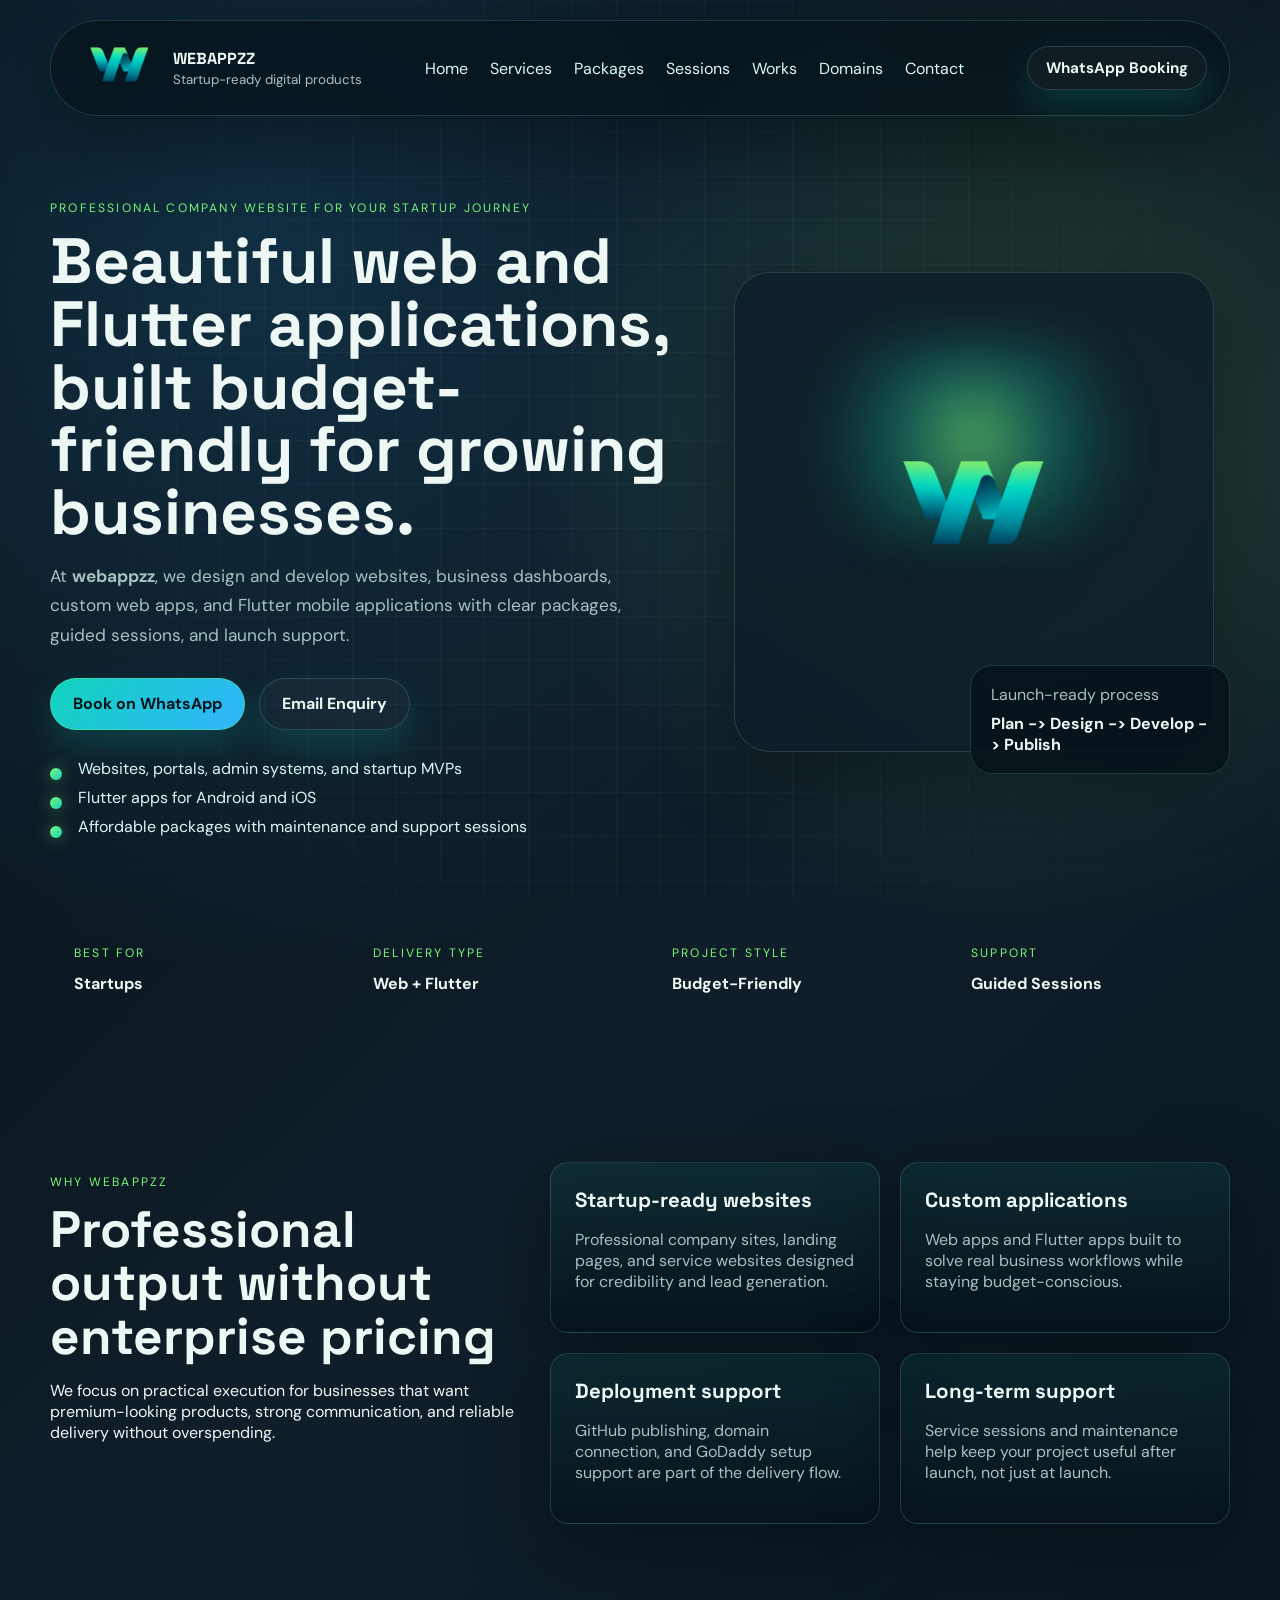
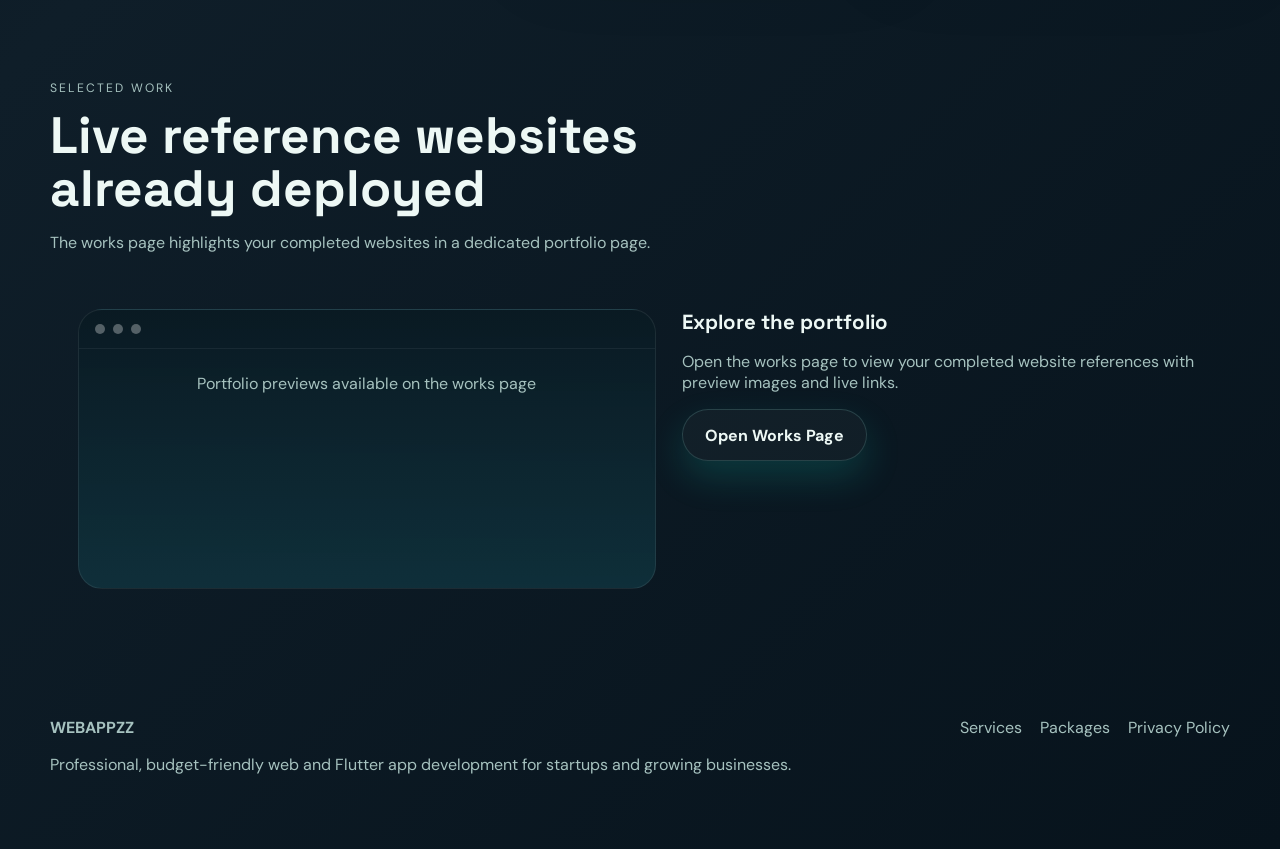
==== commit a45c2449: "Add files via upload" ====
--- a/index.html
+++ b/index.html
@@ -1,163 +1,164 @@
-﻿<!DOCTYPE html>
-<html lang="en">
-<head>
-  <meta charset="UTF-8">
-  <meta name="viewport" content="width=device-width, initial-scale=1.0">
-  <title>webappzz | Budget-Friendly Web & Flutter App Development</title>
-  <meta name="description" content="webappzz builds professional websites, Flutter apps, startup products, and business platforms with budget-friendly packages, booking support, and ongoing service sessions.">
-  <link rel="preconnect" href="https://fonts.googleapis.com">
-  <link rel="preconnect" href="https://fonts.gstatic.com" crossorigin>
-  <link href="https://fonts.googleapis.com/css2?family=DM+Sans:wght@400;500;700;800&family=Space+Grotesk:wght@500;700&display=swap" rel="stylesheet">
-  <link rel="stylesheet" href="styles.css">
-</head>
-<body>
-  <div class="site-shell">
-    <header class="topbar">
-      <a class="brand" href="index.html" aria-label="webappzz home">
-        <span class="brand-mark-wrap" aria-hidden="true">
-          <img class="brand-logo" src="assets/logo2.PNG" alt="" onerror="this.style.display='none'; this.nextElementSibling.style.display='grid';">
-          <span class="brand-mark">W</span>
-        </span>
-        <span class="brand-text">
-          <strong>WEBAPPZZ</strong>
-          <small>Startup-ready digital products</small>
-        </span>
-      </a>
-      <nav class="nav">
-        <a href="index.html">Home</a>
-        <a href="services.html">Services</a>
-        <a href="packages.html">Packages</a>
-        <a href="sessions.html">Sessions</a>
-        <a href="works.html">Works</a>
-        <a href="domains.html">Domains</a>
-        <a href="contact.html">Contact</a>
-      </nav>
-      <a class="button button-small button-ghost" href="https://wa.me/919567094491" target="_blank" rel="noreferrer">WhatsApp Booking</a>
-    </header>
-
-    <main>
-      <section class="hero section">
-        <div class="hero-copy">
-          <p class="eyebrow">Professional company website for your startup journey</p>
-          <h1>Beautiful web and Flutter applications, built budget-friendly for growing businesses.</h1>
-          <p class="lead">
-            At <strong>webappzz</strong>, we design and develop websites, business dashboards, custom web apps,
-            and Flutter mobile applications with clear packages, guided sessions, and launch support.
-          </p>
-          <div class="hero-actions">
-            <a class="button" href="https://wa.me/919567094491?text=Hi%20webappzz%2C%20I%20want%20to%20book%20a%20project%20discussion." target="_blank" rel="noreferrer">Book on WhatsApp</a>
-            <a class="button button-ghost" href="contact.html">Email Enquiry</a>
-          </div>
-          <ul class="hero-points">
-            <li>Websites, portals, admin systems, and startup MVPs</li>
-            <li>Flutter apps for Android and iOS</li>
-            <li>Affordable packages with maintenance and support sessions</li>
-          </ul>
-        </div>
-
-        <div class="hero-visual">
-          <div class="logo-card reveal">
-            <div class="logo-glow"></div>
-            <img
-              class="logo-image"
-              src="assets/logo.png"
-              alt="webappzz logo"
-              onerror="this.style.display='none'; document.querySelector('.logo-fallback').style.display='grid';"
-            >
-            <div class="logo-fallback">
-              <div class="logo-monogram">W</div>
-              <div class="logo-name">WEBAPPZZ</div>
-            </div>
-          </div>
-          <div class="metric-card float-card">
-            <span>Launch-ready process</span>
-            <strong>Plan -> Design -> Develop -> Publish</strong>
-          </div>
-        </div>
-      </section>
-
-      <section class="section trust-strip">
-        <div>
-          <p class="mini-label">Best for</p>
-          <strong>Startups</strong>
-        </div>
-        <div>
-          <p class="mini-label">Delivery type</p>
-          <strong>Web + Flutter</strong>
-        </div>
-        <div>
-          <p class="mini-label">Project style</p>
-          <strong>Budget-Friendly</strong>
-        </div>
-        <div>
-          <p class="mini-label">Support</p>
-          <strong>Guided Sessions</strong>
-        </div>
-      </section>
-
-      <section class="section feature-band">
-        <div class="feature-copy">
-          <p class="eyebrow">Why webappzz</p>
-          <h2>Professional output without enterprise pricing</h2>
-          <p>We focus on practical execution for businesses that want premium-looking products, strong communication, and reliable delivery without overspending.</p>
-        </div>
-        <div class="grid grid-2">
-          <div class="card accent-card">
-            <h3>Startup-ready websites</h3>
-            <p>Professional company sites, landing pages, and service websites designed for credibility and lead generation.</p>
-          </div>
-          <div class="card accent-card">
-            <h3>Custom applications</h3>
-            <p>Web apps and Flutter apps built to solve real business workflows while staying budget-conscious.</p>
-          </div>
-          <div class="card accent-card">
-            <h3>Deployment support</h3>
-            <p>GitHub publishing, domain connection, and GoDaddy setup support are part of the delivery flow.</p>
-          </div>
-          <div class="card accent-card">
-            <h3>Long-term support</h3>
-            <p>Service sessions and maintenance help keep your project useful after launch, not just at launch.</p>
-          </div>
-        </div>
-      </section>
-
-      <section class="section showcase">
-        <div class="section-heading">
-          <p class="eyebrow">Selected Work</p>
-          <h2>Live reference websites already deployed</h2>
-          <p>The works page highlights your completed websites in a dedicated portfolio page.</p>
-        </div>
-        <div class="showcase-panel">
-          <div class="shot-frame">
-            <div class="shot-browser">
-              <span></span><span></span><span></span>
-            </div>
-            <div class="shot-placeholder">Portfolio previews available on the works page</div>
-          </div>
-          <div class="showcase-copy">
-            <h3>Explore the portfolio</h3>
-            <p>Open the works page to view your completed website references with preview images and live links.</p>
-            <a class="button button-ghost" href="works.html">Open Works Page</a>
-          </div>
-        </div>
-      </section>
-    </main>
-
-    <footer class="footer">
-      <div>
-        <strong>WEBAPPZZ</strong>
-        <p>Professional, budget-friendly web and Flutter app development for startups and growing businesses.</p>
-      </div>
-      <div class="footer-links">
-        <a href="services.html">Services</a>
-        <a href="packages.html">Packages</a>
-        <a href="privacy.html">Privacy Policy</a>
-      </div>
-    </footer>
-  </div>
-  <script src="script.js"></script>
-</body>
+﻿<!DOCTYPE html>
+<html lang="en">
+<head>
+  <meta charset="UTF-8">
+  <meta name="viewport" content="width=device-width, initial-scale=1.0">
+  <title>webappzz | Budget-Friendly Web & Flutter App Development</title>
+  <meta name="description" content="webappzz builds professional websites, Flutter apps, startup products, and business platforms with budget-friendly packages, booking support, and ongoing service sessions.">
+  <link rel="preconnect" href="https://fonts.googleapis.com">
+  <link rel="preconnect" href="https://fonts.gstatic.com" crossorigin>
+  <link href="https://fonts.googleapis.com/css2?family=DM+Sans:wght@400;500;700;800&family=Space+Grotesk:wght@500;700&display=swap" rel="stylesheet">
+  <link rel="stylesheet" href="styles.css">
+</head>
+<body>
+  <div class="site-shell">
+    <header class="topbar">
+      <a class="brand" href="index.html" aria-label="webappzz home">
+        <span class="brand-mark-wrap" aria-hidden="true">
+          <img class="brand-logo" src="assets/logo.png" alt="" onerror="this.style.display='none'; this.nextElementSibling.style.display='grid';">
+          <span class="brand-mark">W</span>
+        </span>
+        <span class="brand-text">
+          <strong>WEBAPPZZ</strong>
+          <small>Startup-ready digital products</small>
+        </span>
+      </a>
+      <nav class="nav">
+        <a href="index.html">Home</a>
+        <a href="services.html">Services</a>
+        <a href="packages.html">Packages</a>
+        <a href="sessions.html">Sessions</a>
+        <a href="works.html">Works</a>
+        <a href="domains.html">Domains</a>
+        <a href="contact.html">Contact</a>
+      </nav>
+      <a class="button button-small button-ghost" href="https://wa.me/919567094491" target="_blank" rel="noreferrer">WhatsApp Booking</a>
+    </header>
+
+    <main>
+      <section class="hero section">
+        <div class="hero-copy">
+          <p class="eyebrow">Professional company website for your startup journey</p>
+          <h1>Beautiful web and Flutter applications, built budget-friendly for growing businesses.</h1>
+          <p class="lead">
+            At <strong>webappzz</strong>, we design and develop websites, business dashboards, custom web apps,
+            and Flutter mobile applications with clear packages, guided sessions, and launch support.
+          </p>
+          <div class="hero-actions">
+            <a class="button" href="https://wa.me/919567094491?text=Hi%20webappzz%2C%20I%20want%20to%20book%20a%20project%20discussion." target="_blank" rel="noreferrer">Book on WhatsApp</a>
+            <a class="button button-ghost" href="contact.html">Email Enquiry</a>
+          </div>
+          <ul class="hero-points">
+            <li>Websites, portals, admin systems, and startup MVPs</li>
+            <li>Flutter apps for Android and iOS</li>
+            <li>Affordable packages with maintenance and support sessions</li>
+          </ul>
+        </div>
+
+        <div class="hero-visual">
+          <div class="logo-card reveal">
+            <div class="logo-glow"></div>
+            <img
+              class="logo-image"
+              src="assets/logo.png"
+              alt="webappzz logo"
+              onerror="this.style.display='none'; document.querySelector('.logo-fallback').style.display='grid';"
+            >
+            <div class="logo-fallback">
+              <div class="logo-monogram">W</div>
+              <div class="logo-name">WEBAPPZZ</div>
+            </div>
+          </div>
+          <div class="metric-card float-card">
+            <span>Launch-ready process</span>
+            <strong>Plan -> Design -> Develop -> Publish</strong>
+          </div>
+        </div>
+      </section>
+
+      <section class="section trust-strip">
+        <div>
+          <p class="mini-label">Best for</p>
+          <strong>Startups</strong>
+        </div>
+        <div>
+          <p class="mini-label">Delivery type</p>
+          <strong>Web + Flutter</strong>
+        </div>
+        <div>
+          <p class="mini-label">Project style</p>
+          <strong>Budget-Friendly</strong>
+        </div>
+        <div>
+          <p class="mini-label">Support</p>
+          <strong>Guided Sessions</strong>
+        </div>
+      </section>
+
+      <section class="section feature-band">
+        <div class="feature-copy">
+          <p class="eyebrow">Why webappzz</p>
+          <h2>Professional output without enterprise pricing</h2>
+          <p>We focus on practical execution for businesses that want premium-looking products, strong communication, and reliable delivery without overspending.</p>
+        </div>
+        <div class="grid grid-2">
+          <div class="card accent-card">
+            <h3>Startup-ready websites</h3>
+            <p>Professional company sites, landing pages, and service websites designed for credibility and lead generation.</p>
+          </div>
+          <div class="card accent-card">
+            <h3>Custom applications</h3>
+            <p>Web apps and Flutter apps built to solve real business workflows while staying budget-conscious.</p>
+          </div>
+          <div class="card accent-card">
+            <h3>Deployment support</h3>
+            <p>GitHub publishing, domain connection, and GoDaddy setup support are part of the delivery flow.</p>
+          </div>
+          <div class="card accent-card">
+            <h3>Long-term support</h3>
+            <p>Service sessions and maintenance help keep your project useful after launch, not just at launch.</p>
+          </div>
+        </div>
+      </section>
+
+      <section class="section showcase">
+        <div class="section-heading">
+          <p class="eyebrow">Selected Work</p>
+          <h2>Live reference websites already deployed</h2>
+          <p>The works page highlights your completed websites in a dedicated portfolio page.</p>
+        </div>
+        <div class="showcase-panel">
+          <div class="shot-frame">
+            <div class="shot-browser">
+              <span></span><span></span><span></span>
+            </div>
+            <div class="shot-placeholder">Portfolio previews available on the works page</div>
+          </div>
+          <div class="showcase-copy">
+            <h3>Explore the portfolio</h3>
+            <p>Open the works page to view your completed website references with preview images and live links.</p>
+            <a class="button button-ghost" href="works.html">Open Works Page</a>
+          </div>
+        </div>
+      </section>
+    </main>
+
+    <footer class="footer">
+      <div>
+        <strong>WEBAPPZZ</strong>
+        <p>Professional, budget-friendly web and Flutter app development for startups and growing businesses.</p>
+      </div>
+      <div class="footer-links">
+        <a href="services.html">Services</a>
+        <a href="packages.html">Packages</a>
+        <a href="privacy.html">Privacy Policy</a>
+      </div>
+    </footer>
+  </div>
+  <script src="script.js"></script>
+</body>
 </html>
 
 
 
+
--- a/styles.css
+++ b/styles.css
@@ -73,10 +73,10 @@
   box-shadow: var(--shadow);
 }
 
-.brand {
-  display: inline-flex;
-  align-items: center;
-  gap: 14px;
+.brand {
+  display: inline-flex;
+  align-items: center;
+  gap: 8px;
 }
 
 .brand-mark-wrap {
@@ -93,10 +93,11 @@
 
 .brand-logo {
   display: block;
-  width: 100%;
-  height: 100%;
+  width: 150%;
+  height: 150%;
   object-fit: contain;
   object-position: center;
+  transform: scale(1.18);
 }
 
 .brand-mark {
@@ -218,9 +219,9 @@
   line-height: 1.7;
 }
 
-.hero-actions,
-.contact-actions {
-  display: flex;
+.hero-actions,
+.contact-actions {
+  display: flex;
   gap: 14px;
   flex-wrap: wrap;
   margin: 28px 0;
@@ -263,7 +264,7 @@
   padding: 0;
   list-style: none;
   display: grid;
-  gap: 14px;
+  gap: 8px;
 }
 
 .hero-points li {
@@ -591,9 +592,9 @@
   border-radius: 28px;
 }
 
-.domain-list {
-  display: flex;
-  flex-wrap: wrap;
+.domain-list {
+  display: flex;
+  flex-wrap: wrap;
   gap: 14px;
 }
 
@@ -737,3 +738,7 @@
 
 
 
+
+
+
+
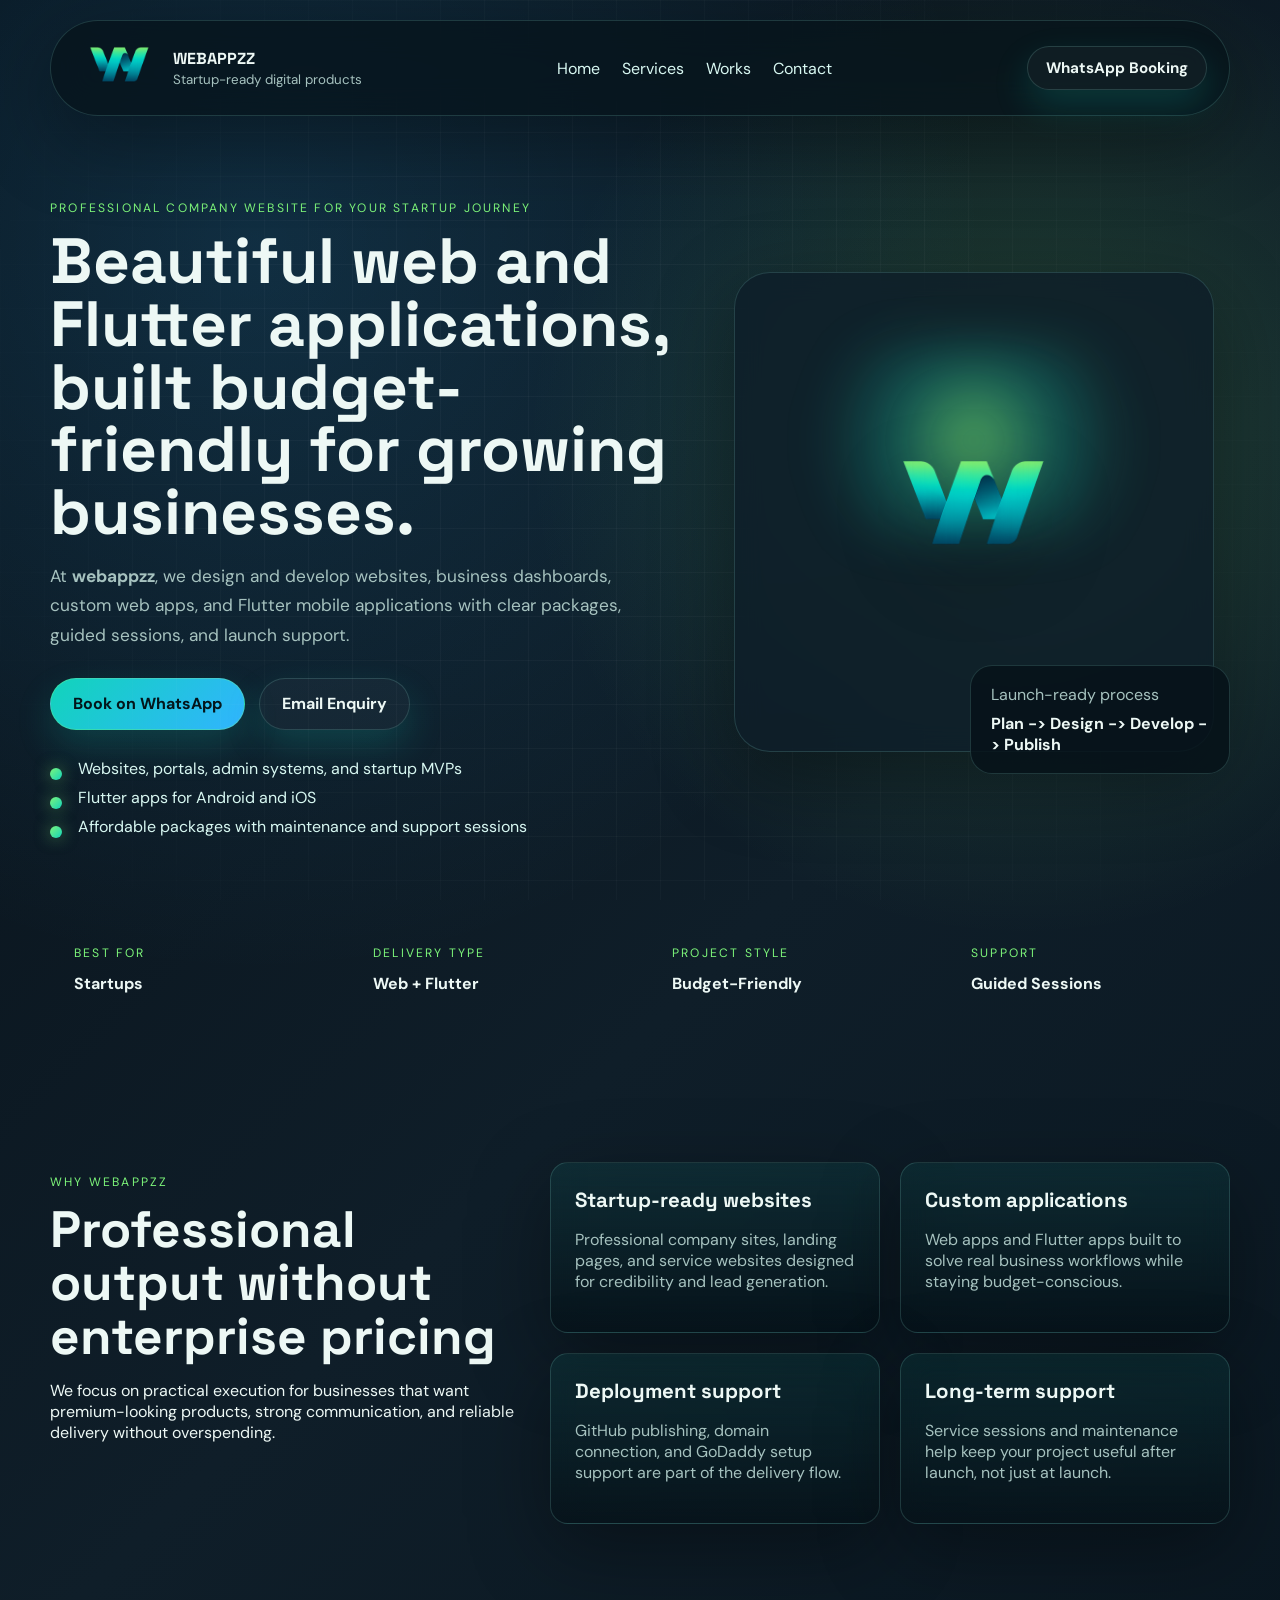
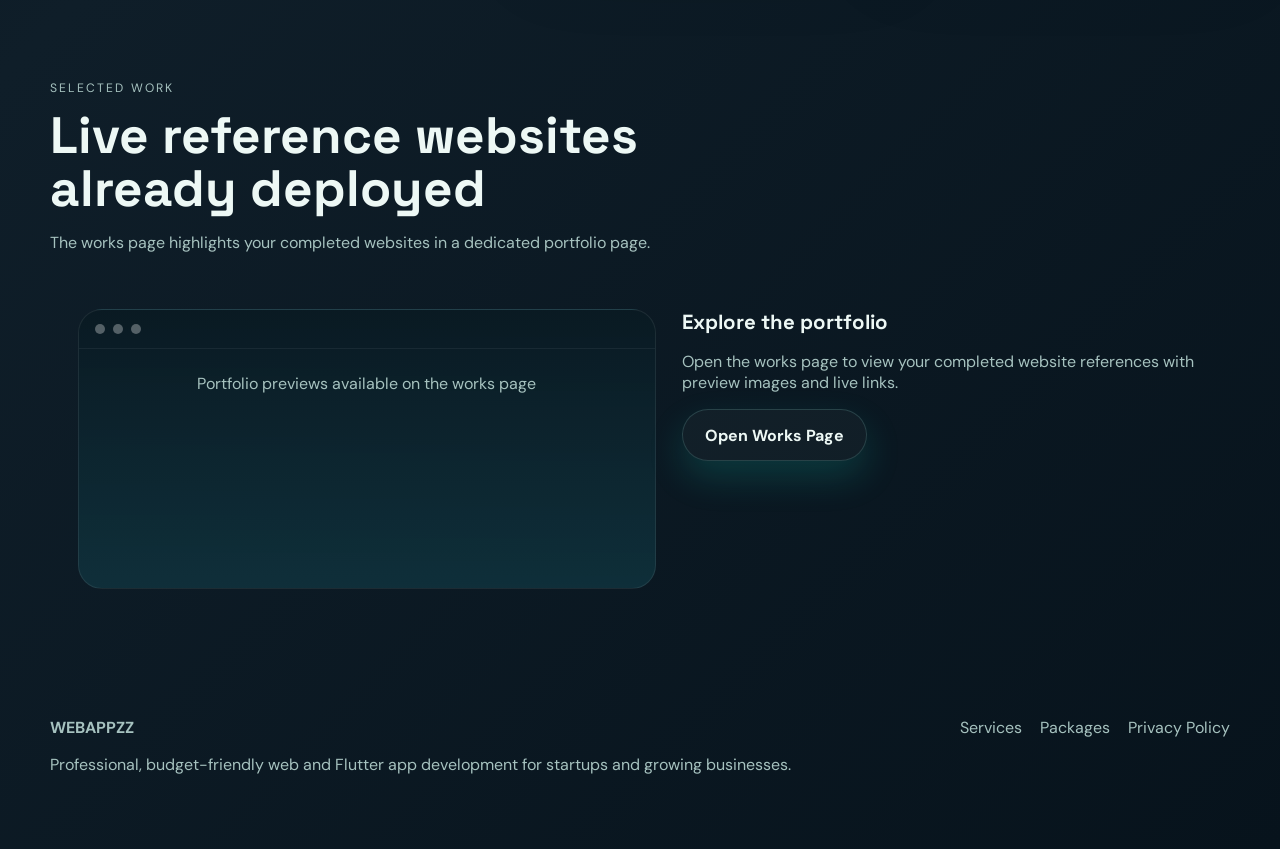
==== commit 78e8f1e7: "Add files via upload" ====
--- a/index.html
+++ b/index.html
@@ -8,8 +8,20 @@
   <link rel="preconnect" href="https://fonts.googleapis.com">
   <link rel="preconnect" href="https://fonts.gstatic.com" crossorigin>
   <link href="https://fonts.googleapis.com/css2?family=DM+Sans:wght@400;500;700;800&family=Space+Grotesk:wght@500;700&display=swap" rel="stylesheet">
-  <link rel="stylesheet" href="styles.css">
-</head>
+  <link rel="stylesheet" href="styles.css">
+  <link rel="icon" type="image/png" href="assets/logo2.png">
+  <link rel="shortcut icon" href="assets/logo2.png">
+  <link rel="apple-touch-icon" href="assets/logo2.png">
+  <meta name="theme-color" content="#07131c">
+  <script type="application/ld+json">
+  {
+    "@context": "https://schema.org",
+    "@type": "Organization",
+    "name": "webappzz",
+    "url": "https://webappzz.com/",
+    "logo": "https://webappzz.com/assets/logo2.png"
+  }
+  </script></head>
 <body>
   <div class="site-shell">
     <header class="topbar">
@@ -23,13 +35,10 @@
           <small>Startup-ready digital products</small>
         </span>
       </a>
-      <nav class="nav">
+            <nav class="nav">
         <a href="index.html">Home</a>
         <a href="services.html">Services</a>
-        <a href="packages.html">Packages</a>
-        <a href="sessions.html">Sessions</a>
         <a href="works.html">Works</a>
-        <a href="domains.html">Domains</a>
         <a href="contact.html">Contact</a>
       </nav>
       <a class="button button-small button-ghost" href="https://wa.me/919567094491" target="_blank" rel="noreferrer">WhatsApp Booking</a>
@@ -162,3 +171,8 @@
 
 
 
+
+
+
+
+
